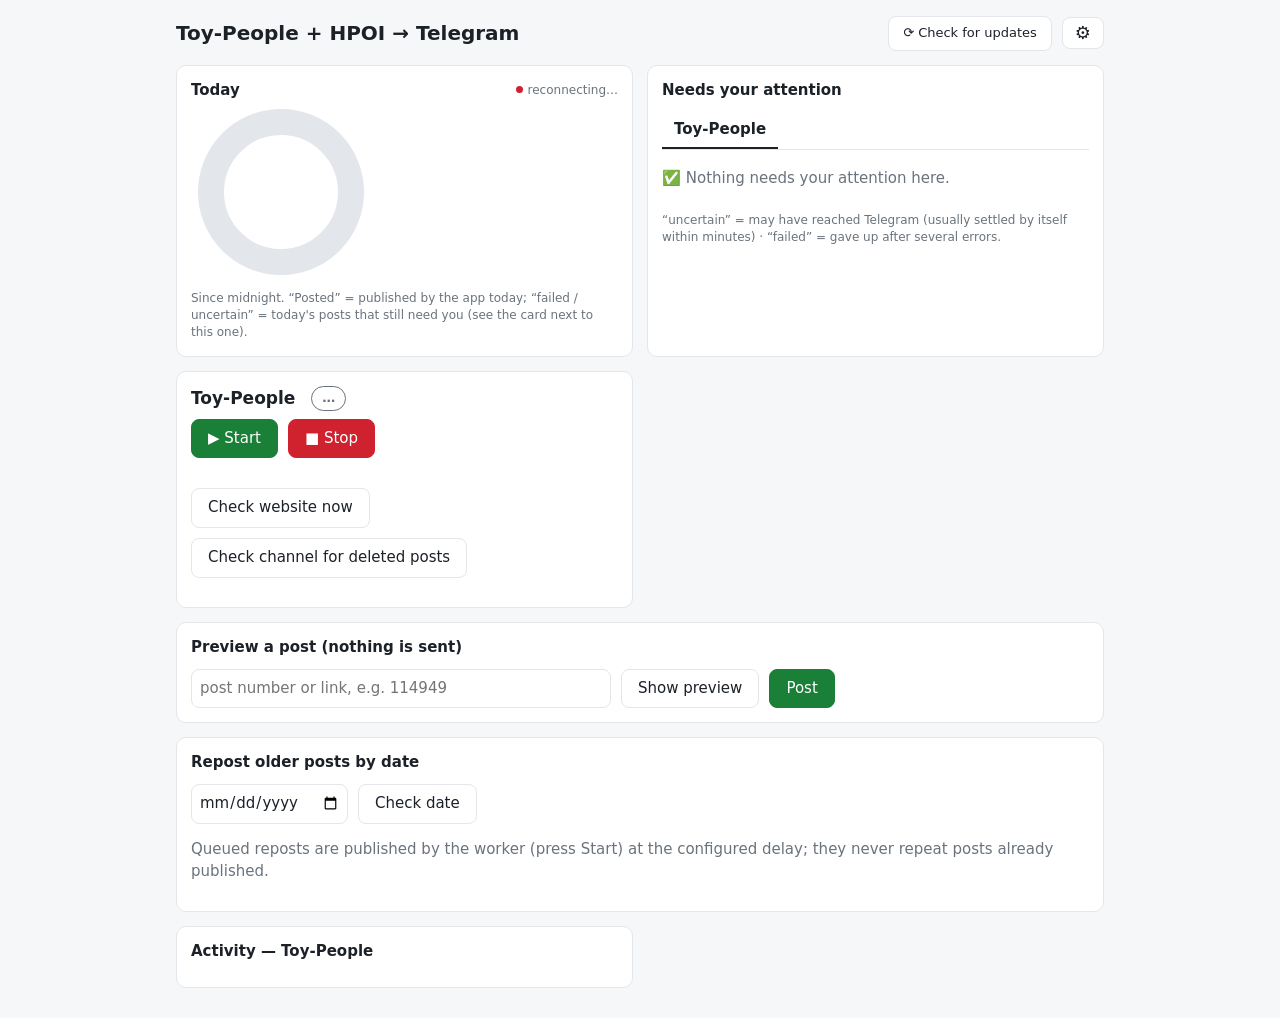
==== tpclone/dashboard.html @ 7f2fa86d "Fix failed posts: GIFs/MP4s sent as animations/videos (<video>), Telegram media errors (e.g. RICH_ME" ====
<!doctype html>
<html lang="en">
<head>
<meta charset="utf-8">
<meta name="viewport" content="width=device-width,initial-scale=1">
<title>Toy-People + HPOI → Telegram</title>
<style>
  :root{--bg:#f6f7f9;--card:#fff;--fg:#1c2128;--mut:#6a737d;--line:#e3e6ea;--ok:#1a7f37;--bad:#cf222e;--warn:#9a6700;--acc:#d6232f}
  @media (prefers-color-scheme:dark){:root{--bg:#0f1318;--card:#171c23;--fg:#e6edf3;--mut:#8b949e;--line:#2a313a;--ok:#3fb950;--bad:#f85149;--warn:#d29922;--acc:#ff4d5a}}
  *{box-sizing:border-box} body{margin:0;background:var(--bg);color:var(--fg);font:15px/1.45 system-ui,sans-serif}
  main{max-width:960px;margin:0 auto;padding:16px}
  h1{font-size:20px;margin:0 0 12px} h2{font-size:15px;margin:0 0 10px}
  .card{background:var(--card);border:1px solid var(--line);border-radius:10px;padding:14px;margin-bottom:14px}
  .row{display:flex;gap:10px;flex-wrap:wrap;align-items:center}
  button{font:inherit;padding:8px 16px;border-radius:8px;border:1px solid var(--line);background:var(--card);color:var(--fg);cursor:pointer}
  button.go{background:var(--ok);border-color:var(--ok);color:#fff} button.stop{background:var(--bad);border-color:var(--bad);color:#fff}
  button:disabled{opacity:.45;cursor:not-allowed}
  input[type=date]{font:inherit;padding:7px;border-radius:8px;border:1px solid var(--line);background:var(--card);color:var(--fg)}
  .pill{padding:2px 10px;border-radius:99px;font-weight:600;font-size:13px;border:1px solid currentColor}
  .running{color:var(--ok)} .stopped{color:var(--mut)} .stopping{color:var(--warn)} .error{color:var(--bad)}
  .mut{color:var(--mut)} .stats{display:flex;flex-wrap:wrap;gap:4px 14px} .stats span{white-space:nowrap}
  table{width:100%;border-collapse:collapse} td,th{padding:5px 6px;border-bottom:1px solid var(--line);text-align:left;font-size:13px;vertical-align:top}
  .log{font:12px/1.5 ui-monospace,monospace;max-height:260px;overflow:auto}
  .log .warn{color:var(--warn)} .log .error{color:var(--bad)}
  .msg{padding:10px;border-radius:8px;background:color-mix(in srgb,var(--acc) 10%,transparent);margin:10px 0}
  label{display:block;margin:8px 0 3px;font-weight:600;font-size:13px} input[type=text],input[type=password],input[type=number],select{font:inherit;padding:8px;border-radius:8px;border:1px solid var(--line);background:var(--card);color:var(--fg);width:100%;max-width:420px}
  details.adv{margin-top:10px} ol.how{margin:6px 0 0;padding-left:20px} .good{color:var(--ok)} .tg{max-width:430px;border:1px solid var(--line);border-radius:12px;padding:10px;background:var(--bg);margin-top:10px}
  .tg img,.tg video{max-width:100%;border-radius:8px;display:block;margin:6px 0} .tg h3{margin:4px 0} .tg .more{color:var(--acc);font-weight:600;margin:6px 0} .tg .inner{border-top:1px solid var(--line);margin-top:6px;padding-top:6px}
  .tg .imgs{display:flex;flex-wrap:wrap;gap:3px} .tg .imgs img,.tg .imgs video{width:calc(33% - 3px);height:80px;object-fit:cover;margin:0}

  table.grid{width:100%;border-collapse:separate;border-spacing:0;border:1px solid var(--line);border-radius:10px;overflow:hidden;margin-top:12px}
  table.grid th{background:color-mix(in srgb,var(--fg) 5%,transparent);font-size:12px;text-transform:uppercase;letter-spacing:.04em;color:var(--mut);padding:9px 12px}
  table.grid td{padding:9px 12px;vertical-align:middle;border-bottom:1px solid var(--line)} table.grid tr:last-child td{border-bottom:0}
  table.grid td.id{width:78px;color:var(--mut);font-variant-numeric:tabular-nums} table.grid td.act,table.grid th.act{width:112px;text-align:center}
  .rowbtn{width:92px;height:32px;padding:0;white-space:nowrap;font-size:13px;font-weight:600;border-radius:8px}
  .rowbtn.go{background:var(--ok);border-color:var(--ok);color:#fff} .rowbtn.done{background:color-mix(in srgb,var(--mut) 25%,transparent);border-color:transparent;color:var(--mut)}
  .rowbtn.warn{background:var(--warn);border-color:var(--warn);color:#fff} .rowbtn.err{background:var(--bad);border-color:var(--bad);color:#fff}
  .tg .hl{color:#2481cc} .msgs{font-size:12px;color:var(--mut);margin-top:3px} .reg{display:block;font-size:11px;margin-top:4px;color:var(--mut)} .tg h6{margin:4px 0;font-size:15px}
  header.top{display:flex;align-items:center;gap:10px;flex-wrap:wrap;margin-bottom:14px} header.top h1{margin:0;flex:1;min-width:200px}
  button.icon{padding:6px 12px;font-size:18px;line-height:1} button.upd{padding:7px 14px;font-size:13px}
  button.upd.avail{background:var(--ok);border-color:var(--ok);color:#fff;font-weight:700}
  .cols{display:grid;grid-template-columns:minmax(0,1fr) minmax(0,1fr);gap:14px;align-items:start} .cols>.card{margin-bottom:0} @media(max-width:820px){.cols{grid-template-columns:minmax(0,1fr)}}
  .panelhead{display:flex;align-items:center;gap:8px;flex-wrap:wrap;margin-bottom:8px} .panelhead h2{margin:0;font-size:17px} .panelhead .mut{font-size:13px}
  .sec{margin-top:14px;padding-top:6px} .sec h2{font-size:16px;border-bottom:1px solid var(--line);padding-bottom:6px;margin-bottom:6px}
  select.src{max-width:200px;width:auto} h3.sub{font-size:13px;margin:14px 0 4px;color:var(--mut)}
  .log.small{max-height:180px}
  .cols{margin-bottom:14px} .small{font-size:12px}
  /* ---- "Today" donut. Colours validated with the dataviz palette checker (all pairs, light + dark surfaces):
     Toy-People = categorical blue, HPOI = categorical yellow, failed/uncertain = reserved status red (+ icon + label) */
  :root{--s1:#2a78d6;--s2:#eda100;--crit:#d03b3b;--ink:#0b0b0b}
  @media (prefers-color-scheme:dark){:root{--s1:#3987e5;--s2:#c98500;--crit:#d03b3b}}
  .today{display:flex;gap:18px;align-items:center;flex-wrap:wrap;position:relative}
  .donut{width:180px;height:180px;flex:none;overflow:visible}
  .donut .seg{transition:opacity .12s;cursor:default} .donut.hov .seg:not(.on){opacity:.4} .donut .seg:focus{outline:none}
  .donut .hero{font-size:48px;font-weight:600;fill:var(--fg);pointer-events:none} .donut .herosub{font-size:12px;fill:var(--mut);pointer-events:none}
  .donut .lbl{font-size:13px;font-weight:700;pointer-events:none}
  table.legend{width:auto;border-collapse:collapse} table.legend td{border:0;padding:4px 10px 4px 0;font-size:14px;vertical-align:top}
  table.legend td.n{font-weight:600;text-align:right;font-variant-numeric:tabular-nums} table.legend tr{cursor:default}
  table.legend .sub{font-size:12px;color:var(--mut);margin-left:20px}
  .sw{display:inline-block;width:12px;height:12px;border-radius:3px;margin-right:8px;vertical-align:-1px}
  .tip{position:absolute;pointer-events:none;background:var(--card);border:1px solid var(--line);border-radius:8px;padding:6px 10px;box-shadow:0 4px 14px rgba(0,0,0,.14);font-size:13px;white-space:nowrap;z-index:5}
  .tip b{font-size:16px;display:block} .tip .key{display:inline-block;width:14px;height:3px;border-radius:2px;margin-right:6px;vertical-align:middle}
  /* ---- Needs your attention ---- */
  .tabs{display:flex;gap:2px;border-bottom:1px solid var(--line);margin:2px 0 4px}
  .tab{border:0;border-bottom:2px solid transparent;border-radius:0;background:none;padding:7px 12px;color:var(--mut);font-weight:600}
  .tab.active{color:var(--fg);border-bottom-color:var(--fg)} .tab .cnt{font-weight:400;margin-left:5px}
  .dot{display:inline-block;width:8px;height:8px;border-radius:50%;background:var(--bad);margin-left:6px;vertical-align:2px}
  .item{display:flex;gap:8px 12px;align-items:flex-start;justify-content:space-between;flex-wrap:wrap;padding:9px 0;border-bottom:1px solid var(--line)}
  .item:last-child{border-bottom:0} .itxt{flex:1 1 240px;min-width:0;font-size:14px} .itxt a{color:inherit}
  .itxt .dot{margin:0 6px 0 0} .ierr{font-size:12px;margin-top:2px;overflow-wrap:anywhere}
  .iact{display:flex;gap:6px;flex-wrap:wrap} button.sm{padding:4px 10px;font-size:12px;border-radius:6px}
  .badge{display:inline-block;font-size:11px;font-weight:700;text-transform:uppercase;letter-spacing:.03em;padding:0 7px;border-radius:99px;margin-right:6px;border:1px solid currentColor}
  .badge.failed{color:var(--bad)} .badge.uncertain{color:var(--warn)} .empty{padding:14px 0;color:var(--mut)}
  #toprow{align-items:stretch} .more{margin-top:6px} #todaycard{display:flex;flex-direction:column} #todaycard .today{flex:1}
  .donut .seg{transition:stroke-dasharray .6s ease,stroke-dashoffset .6s ease,opacity .12s}
  .donut .hero{transition:fill .8s} .donut .hero.flash{fill:var(--ok)} table.legend td.n{transition:color .8s} table.legend td.n.flash{color:var(--ok)}
  .live{font-size:12px;color:var(--mut);white-space:nowrap} .live .ld{display:inline-block;width:7px;height:7px;border-radius:50%;background:var(--ok);margin-right:5px;vertical-align:1px;animation:pulse 2s infinite}
  .live.off .ld{background:var(--bad);animation:none} @keyframes pulse{0%,100%{opacity:1}50%{opacity:.35}}
  @media (prefers-reduced-motion:reduce){.donut .seg,.donut .hero,table.legend td.n{transition:none}.live .ld{animation:none}}
  [hidden]{display:none!important}
  /* ---- settings ---- */
  .sethead{display:flex;align-items:center;gap:12px;margin-bottom:14px} .sethead h2{margin:0;font-size:18px} button.ghost{background:transparent}
  .setgrid{display:grid;grid-template-columns:180px minmax(0,1fr);gap:18px;align-items:start}
  .setnav{position:sticky;top:12px;display:flex;flex-direction:column;gap:2px}
  .setnav button{display:flex;align-items:center;justify-content:space-between;gap:8px;text-align:left;border:1px solid transparent;background:none;padding:9px 12px;border-radius:8px;color:var(--mut);font-weight:600}
  .setnav button:hover{color:var(--fg);background:color-mix(in srgb,var(--fg) 5%,transparent)}
  .setnav button.on{color:var(--fg);background:var(--card);border-color:var(--line);box-shadow:inset 3px 0 0 var(--ok)}
  .setnav .nd{width:7px;height:7px;border-radius:50%;background:var(--warn);flex:none}
  .setsec{padding:20px 22px;margin-bottom:0} .setsec h3{font-size:19px;margin:0 0 4px} .setsec .lead{color:var(--mut);margin:0 0 6px;font-size:14px}
  .setsec h4{font-size:12px;font-weight:700;text-transform:uppercase;letter-spacing:.07em;color:var(--mut);margin:26px 0 0}
  .srow{display:grid;grid-template-columns:minmax(0,1fr) minmax(0,330px);gap:10px 28px;padding:16px 0;border-top:1px solid var(--line);align-items:center}
  .st{font-weight:600;font-size:15px} .sd{font-size:13px;color:var(--mut);margin-top:3px;line-height:1.45} .sd code,.lead code{font-size:12px}
  .sc input[type=text],.sc input[type=password],.sc input[type=number],.sc select{max-width:none;width:100%}
  .unit{display:flex;align-items:center;gap:10px} .unit input{width:96px!important;flex:none} .unit span{color:var(--mut);font-size:14px}
  .btns{display:flex;gap:8px;flex-wrap:wrap;justify-content:flex-end;align-items:center}
  .secret{display:flex;align-items:center;justify-content:space-between;gap:10px;padding:6px 6px 6px 12px;border:1px solid var(--line);border-radius:8px;font-size:14px}
  .chk{display:flex!important;align-items:center;gap:8px;margin:0 0 8px!important;font-weight:400!important;font-size:14px!important}
  .switch{position:relative;display:inline-block!important;width:46px;height:26px;margin:0!important}
  .switch input{opacity:0;width:0;height:0;position:absolute}
  .switch .knob{position:absolute;inset:0;background:color-mix(in srgb,var(--mut) 45%,transparent);border-radius:99px;transition:.2s;cursor:pointer}
  .switch .knob:before{content:"";position:absolute;width:20px;height:20px;left:3px;top:3px;background:#fff;border-radius:50%;transition:.2s;box-shadow:0 1px 3px rgba(0,0,0,.3)}
  .switch input:checked+.knob{background:var(--ok)} .switch input:checked+.knob:before{transform:translateX(20px)}
  .switch input:focus-visible+.knob{outline:2px solid var(--ok);outline-offset:2px}
  .notice{display:flex;align-items:center;gap:10px;flex-wrap:wrap;padding:10px 12px;border-radius:8px;background:color-mix(in srgb,var(--warn) 14%,transparent);font-size:14px;margin:4px 0 8px}
  .setup{padding:12px 14px;border-radius:8px;background:color-mix(in srgb,var(--ok) 10%,transparent);margin:8px 0 6px;font-size:14px}
  #hp_rows.dim{opacity:.55}
  .smprev{display:inline-block;margin-left:4px;font-weight:800;color:var(--fg)} .smprev.plain{font-weight:400} .smprev.highlight{background:#fff3a3;color:#111;padding:0 4px;border-radius:3px}
  .smprev.pill{background:#3a9ee0;color:#fff;border-radius:99px;padding:1px 12px;font-weight:600} .smprev.telegram{font-weight:400;color:var(--mut)}
  a.btn{display:inline-block;padding:8px 16px;border-radius:8px;border:1px solid var(--line);background:var(--card);color:var(--fg);text-decoration:none;white-space:nowrap}
  details.advx{margin-top:18px;border-top:1px solid var(--line);padding-top:12px} details.advx summary{cursor:pointer;color:var(--mut);font-weight:600}
  .savebar{position:sticky;bottom:14px;z-index:6;display:flex;align-items:center;gap:10px;margin-top:14px;padding:10px 12px 10px 18px;border-radius:12px;background:var(--fg);color:var(--bg);box-shadow:0 10px 30px rgba(0,0,0,.25)}
  .savebar .grow{flex:1} .savebar #discard{background:transparent;color:var(--bg);border-color:color-mix(in srgb,var(--bg) 40%,transparent)} .savebar .go{border-color:var(--ok)}
  .toast{position:fixed;left:50%;bottom:22px;transform:translateX(-50%);z-index:30;background:var(--fg);color:var(--bg);padding:10px 18px;border-radius:10px;box-shadow:0 8px 24px rgba(0,0,0,.25);font-size:14px;max-width:90vw}
  .toast.bad{background:var(--bad);color:#fff}
  @media(max-width:760px){.setgrid{grid-template-columns:minmax(0,1fr)} .setnav{position:static;flex-direction:row;flex-wrap:wrap;gap:4px} .setnav button{white-space:nowrap;padding:7px 10px}
    .srow{grid-template-columns:minmax(0,1fr)} .btns{justify-content:flex-start} .setsec{padding:16px}}
</style>
</head>
<body>
<main>
  <header class="top">
    <h1>Toy-People + HPOI → Telegram</h1>
    <span class="mut" id="upd_msg"></span>
    <button class="upd" id="upd_btn" title="">⟳ Check for updates</button>
    <button class="icon" id="gear" title="Settings" aria-label="Settings">⚙</button>
  </header>

  <!-- ============================== DASHBOARD ============================== -->
  <div id="view_dash">
    <div class="cols" id="toprow">
      <div class="card" id="todaycard">
        <div class="row" style="justify-content:space-between">
          <h2 style="margin:0">Today <span class="mut" id="today_date" style="font-weight:400"></span></h2>
          <span class="live off" id="live" title="The page is told the moment something happens; nothing is polled."><span class="ld"></span><span id="live_txt">connecting…</span></span>
        </div>
        <div class="today" id="today_box">
          <svg class="donut" id="donut" viewBox="0 0 180 180" role="img" aria-labelledby="donut_t"><title id="donut_t">Today</title></svg>
          <table class="legend" id="legend" aria-label="Today, as a table"></table>
          <div class="tip" id="tip" hidden></div>
        </div>
        <p class="mut small" style="margin:8px 0 0">Since midnight. “Posted” = published by the app today; “failed / uncertain” = today's posts that still need you (see the card next to this one).</p>
      </div>
      <div class="card" id="attn">
        <h2>Needs your attention</h2>
        <div class="tabs" id="attn_tabs" role="tablist"></div>
        <div class="attnlist" id="attn_list"></div>
        <p class="mut small" style="margin:8px 0 0">“uncertain” = may have reached Telegram (usually settled by itself within minutes) · “failed” = gave up after several errors.</p>
      </div>
    </div>

    <div class="cols" id="panels"></div>

    <div class="card">
      <div class="row" style="justify-content:space-between"><h2 style="margin:0">Preview a post (nothing is sent)</h2>
        <select class="src" id="pv_src" hidden></select></div>
      <div class="row" style="margin-top:10px"><input type="text" id="pv_in" placeholder="post number or link, e.g. 114949" style="max-width:420px"> <button id="pv_go">Show preview</button> <button class="go" id="pv_post">Post</button> <span class="mut" id="pv_prog"></span></div>
      <div id="pv_out" hidden>
        <div class="tg" id="pv_box"></div>
        <p class="mut" id="pv_info"></p>
      </div>
    </div>

    <div class="card">
      <div class="row" style="justify-content:space-between"><h2 style="margin:0">Repost older posts by date</h2>
        <select class="src" id="date_src" hidden></select></div>
      <div class="row" style="margin-top:10px">
        <input type="date" id="date"> <button id="plan">Check date</button>
        <span class="mut" id="prog"></span>
      </div>
      <div id="plan-out" hidden>
        <div class="msg" id="plan-msg"></div>
        <div class="row"><button class="go" id="pub"></button><button id="cancel">Cancel</button></div>
        <table id="plan-tbl"></table>
      </div>
      <p class="mut" id="hp_datenote" hidden>For HPOI the app scrolls down the website's Latest Info list page by page (like you do) until it is past that day. Cards only say “3 days ago”, so an item at the edge of a day can land on the neighbouring date. A far-back date takes a while (one page every 5 seconds).</p>
      <p class="mut">Queued reposts are published by the worker (press Start) at the configured delay; they never repeat posts already published.</p>
    </div>

    <div class="cols" id="logs"></div>
  </div>

  <!-- ============================== SETTINGS ============================== -->
  <div id="view_set" hidden>
    <div class="sethead"><button id="back" class="ghost">← Dashboard</button><h2>Settings</h2></div>
    <div class="setgrid">
      <nav class="setnav" id="setnav" aria-label="Settings sections">
        <button data-sec="tg" class="on">Telegram<i class="nd" hidden></i></button>
        <button data-sec="tp">Toy-People<i class="nd" hidden></i></button>
        <button data-sec="hp">HPOI<i class="nd" hidden></i></button>
        <button data-sec="bk">Backups</button>
        <button data-sec="up">Updates<i class="nd" hidden></i></button>
      </nav>
      <div class="setbody">

        <!-- Telegram -->
        <section class="card setsec" id="sec_tg">
          <h3>Telegram</h3>
          <p class="lead">The bot that posts for you, and the channels it posts to.</p>
          <div class="setup" id="setup-help" hidden>
            <b>First time? Connect your channel (one time, 2 minutes):</b>
            <ol class="how">
              <li>In Telegram open <b>@BotFather</b> → send <code>/newbot</code> → follow the steps. It gives you a long <b>token</b>; paste it below.</li>
              <li>Open your channel → <b>Administrators</b> → <b>Add Administrator</b> → choose your new bot → allow <b>Post messages</b>.</li>
              <li>Type your channel name below (like <code>@mychannel</code>) and press <b>Save changes</b>.</li>
            </ol>
          </div>
          <div class="srow">
            <div><div class="st">Bot token</div><div class="sd">From <b>@BotFather</b>. Used for both websites.</div></div>
            <div class="sc"><div class="secret" data-for="f_token" hidden><span>Saved · ends with <b data-r="tail"></b></span><button type="button" class="sm" data-r="change">Change</button></div>
              <input type="password" id="f_token" autocomplete="off" placeholder="123456:ABC-DEF…"></div>
          </div>
          <div class="srow">
            <div><div class="st">Toy-People channel</div><div class="sd">Like <code>@mychannel</code>, or the number of a private channel (starts with -100).</div></div>
            <div class="sc"><input type="text" id="f_chat" placeholder="@mychannel"></div>
          </div>
          <div class="srow hp-on">
            <div><div class="st">HPOI channel</div><div class="sd">Post HPOI items to the same channel, or to another one.</div></div>
            <div class="sc"><label class="chk"><input type="checkbox" id="f_hsame"> Same channel as Toy-People</label>
              <input type="text" id="f_hchat" placeholder="@otherchannel"></div>
          </div>
          <div class="srow">
            <div><div class="st">Connection</div><div class="sd" id="conn_out">Checks that the bot is an admin that may post in your channel(s).</div></div>
            <div class="sc btns"><button type="button" id="conn_chk">Check connection</button></div>
          </div>
          <div class="srow">
            <div><div class="st">Test post</div><div class="sd" id="test_out">Sends a small post with a “Show More” button, to see that everything works.</div></div>
            <div class="sc btns"><button type="button" id="test_tp">Send to Toy-People</button><button type="button" id="test_hp" class="hp-run">Send to HPOI</button></div>
          </div>
        </section>

        <!-- Toy-People -->
        <section class="card setsec" id="sec_tp" hidden>
          <h3>Toy-People</h3>
          <p class="lead">How often to look at toy-people.com, and how its posts look in your channel.</p>
          <h4>Schedule</h4>
          <div class="srow">
            <div><div class="st">Wait between posts</div><div class="sd">Pause between two posts in the channel. Telegram needs at least 3 seconds.</div></div>
            <div class="sc"><div class="unit"><input type="number" id="f_delay" min="3" step="1"><span>seconds</span></div></div>
          </div>
          <div class="srow">
            <div><div class="st">Check the website every</div><div class="sd">How often the app looks for new posts.</div></div>
            <div class="sc"><div class="unit"><input type="number" id="f_poll" min="1" step="1"><span>minutes</span></div></div>
          </div>
          <div class="srow">
            <div><div class="st">On the very first start</div><div class="sd">Also post this many of the newest posts. 0 = only posts that appear after that.</div></div>
            <div class="sc"><div class="unit"><input type="number" id="f_init" min="0" step="1"><span>posts</span></div></div>
          </div>
          <h4>Look of the posts</h4>
          <div class="srow">
            <div><div class="st">Hashtags</div><div class="sd">Plain words, or tappable #hashtags.</div></div>
            <div class="sc"><select id="f_hash"><option value="plain">Same text as on the website</option><option value="hashtag">Clickable #Hashtags</option></select></div>
          </div>
          <div class="srow">
            <div><div class="st">“Show More” button</div><div class="sd">The line people tap to open the full post. Preview: <span class="smprev" id="sm_prev"></span></div></div>
            <div class="sc"><select id="f_style"></select>
              <div class="unit" style="margin-top:8px"><input type="text" id="f_emoji" maxlength="4" placeholder="👇" style="width:80px!important"><span>emoji on both sides</span></div></div>
          </div>
          <div class="srow">
            <div><div class="st">Space between paragraphs</div><div class="sd">A blank line keeps long texts readable.</div></div>
            <div class="sc"><select id="f_spacing"></select></div>
          </div>
          <div class="srow">
            <div><div class="st">Not sure what looks best?</div><div class="sd" id="samples-out">Sends one sample post per style to your channel. Pick the one that works on your phone.</div></div>
            <div class="sc btns"><button type="button" id="samples">Send style samples</button></div>
          </div>
        </section>

        <!-- HPOI -->
        <section class="card setsec" id="sec_hp" hidden>
          <h3>HPOI</h3>
          <p class="lead">The newest items of hpoi.net's “最新情报” list, translated to English.</p>
          <div class="srow">
            <div><div class="st">Watch HPOI</div><div class="sd">Switching it on or off needs a quick restart of the app (one click, after saving).</div></div>
            <div class="sc btns"><label class="switch"><input type="checkbox" id="f_hon"><span class="knob"></span></label></div>
          </div>
          <div class="notice" id="hp_restart" hidden><span id="hp_restart_txt"></span> <button type="button" class="go sm" id="restart_now">Restart the app now</button></div>
          <div id="hp_rows">
            <h4>Schedule</h4>
            <div class="srow">
              <div><div class="st">Wait between posts</div><div class="sd">Pause between two HPOI posts.</div></div>
              <div class="sc"><div class="unit"><input type="number" id="f_hdelay" min="3" step="1"><span>seconds</span></div></div>
            </div>
            <div class="srow">
              <div><div class="st">Check HPOI every</div><div class="sd">At least 1 minute: hpoi.net asks robots to go slowly.</div></div>
              <div class="sc"><div class="unit"><input type="number" id="f_hpoll" min="1" step="1"><span>minutes</span></div></div>
            </div>
            <div class="srow">
              <div><div class="st">On the very first start</div><div class="sd">Also post this many of the newest items. 0 = only items that appear after that.</div></div>
              <div class="sc"><div class="unit"><input type="number" id="f_hinit" min="0" step="1"><span>items</span></div></div>
            </div>
            <h4>Translation</h4>
            <div class="srow">
              <div><div class="st">Translator</div><div class="sd">Titles and hashtags are translated to English. If it is busy, a post waits — it is never posted untranslated.</div></div>
              <div class="sc"><select id="f_tr"><option value="google_free">Free Google Translate (no key)</option><option value="google_cloud">Google Cloud Translation (API key)</option></select></div>
            </div>
            <div class="srow" id="row_key">
              <div><div class="st">Google Cloud API key</div><div class="sd">Only for “Google Cloud Translation”.</div></div>
              <div class="sc"><div class="secret" data-for="f_key" hidden><span>Saved · ends with <b data-r="tail"></b></span><button type="button" class="sm" data-r="change">Change</button></div>
                <input type="password" id="f_key" autocomplete="off" placeholder="AIza…"></div>
            </div>
            <div class="srow">
              <div><div class="st">Name fixes</div><div class="sd">Wrong English name? Add <code>"中文名": "English Name"</code> to <code>hpoi_glossary.json</code> in your data folder. Used from the next post on.</div></div>
              <div class="sc btns"><button type="button" class="copy-dir">Copy folder path</button></div>
            </div>
          </div>
        </section>

        <!-- Backups -->
        <section class="card setsec" id="sec_bk" hidden>
          <h3>Backups</h3>
          <p class="lead">Every day the app saves a copy of each posted-list and keeps the last 14 days, so a post is never published twice — even after moving the app.</p>
          <div id="bk_rows"></div>
          <div class="srow">
            <div><div class="st">Data folder</div><div class="sd"><code id="bk_dir"></code></div></div>
            <div class="sc btns"><button type="button" class="copy-dir">Copy path</button></div>
          </div>
          <h4>Restore</h4>
          <div class="srow">
            <div><div class="st">Import an old posted-list</div><div class="sd">Moved or re-downloaded the app and it forgot what it posted? Choose your old <code>tpclone.db</code> or a backup file. Posts it knew are added to Toy-People; nothing is deleted.</div></div>
            <div class="sc"><div class="btns" style="flex-wrap:nowrap"><input type="file" id="imp_file" accept=".db" style="min-width:0;flex:1"><button type="button" id="imp_go">Import</button></div>
              <div class="mut small" id="imp_out" style="margin-top:6px;text-align:right"></div></div>
          </div>
        </section>

        <!-- Updates -->
        <section class="card setsec" id="sec_up" hidden>
          <h3>Updates</h3>
          <p class="lead">The app can update itself: it downloads the newest version, tests it and restarts. Your settings and posted-lists are never touched; if the new version fails to start, the old one comes back.</p>
          <div class="srow">
            <div><div class="st">Version</div><div class="sd" id="ver"></div></div>
            <div class="sc btns"><button type="button" id="up_btn">Check for updates</button></div>
          </div>
          <details class="advx"><summary>Update source (advanced)</summary>
            <div class="srow">
              <div><div class="st">Repository</div><div class="sd">Where new versions come from (owner/name).</div></div>
              <div class="sc"><input type="text" id="f_urepo" placeholder="owner/name"></div>
            </div>
            <div class="srow">
              <div><div class="st">Branch</div></div>
              <div class="sc"><input type="text" id="f_ubranch"></div>
            </div>
            <div class="srow">
              <div><div class="st">Access token</div><div class="sd">Only needed if the repository is private.</div></div>
              <div class="sc"><div class="secret" data-for="f_utoken" hidden><span>Saved · ends with <b data-r="tail"></b></span><button type="button" class="sm" data-r="change">Change</button></div>
                <input type="password" id="f_utoken" autocomplete="off" placeholder="github_pat_…"></div>
            </div>
          </details>
        </section>

        <div class="savebar" id="savebar" hidden>
          <span>You have unsaved changes</span><span class="grow"></span>
          <button type="button" id="discard">Discard</button><button type="button" class="go" id="save">Save changes</button>
        </div>
      </div>
    </div>
  </div>
  <div class="toast" id="toast" hidden></div>
</main>
<script>
const $=id=>document.getElementById(id);
const SOURCES={toypeople:'Toy-People',hpoi:'HPOI'};
let ACTIVE=['toypeople'];                       // sources the server runs (hpoi only when enabled)
const srcURL=(p,src)=>(src==='hpoi'&&!/^\/api\/(settings|update|import-backup)/.test(p))?p+(p.includes('?')?'&':'?')+'source=hpoi':p;
const api=(p,body,src)=>fetch(srcURL(p,src),body===undefined?{}:{method:'POST',headers:{'X-Requested-With':'tpclone','Content-Type':'application/json'},body:JSON.stringify(body)}).then(r=>r.json());
let planData=null, chatLinks={}, S={}, lastAll=null;
function fmt(ts){return ts?new Date(ts*1000).toLocaleString():''}
function fmtShort(ts){const d=new Date(ts*1000); return d.toDateString()===new Date().toDateString()?('today '+d.toLocaleTimeString([],{hour:'2-digit',minute:'2-digit'})):d.toLocaleString([],{month:'short',day:'numeric',hour:'2-digit',minute:'2-digit'})}
const midnight=()=>Math.floor(new Date().setHours(0,0,0,0)/1000);
async function pollJob(job,onProg,src){ for(;;){ const j=await api('/api/jobs/'+job,undefined,src); if(j.state==='running'){onProg&&onProg(j.progress); await new Promise(r=>setTimeout(r,800)); continue} return j } }


// ---- one status panel per website ---------------------------------------------------------------
const PANEL=`
  <div class="panelhead"><h2 data-r="name"></h2><span class="mut" data-r="chat"></span><span class="pill stopped" data-r="state">…</span></div>
  <div class="row"><button class="go" data-r="start">▶ Start</button><button class="stop" data-r="stop">■ Stop</button><span class="mut" data-r="next"></span></div>
  <div class="msg error" data-r="err" hidden></div>
  <p class="stats" data-r="stats"></p>
  <p class="mut" data-r="watch"></p>
  <p class="mut" data-r="last"></p>
  <div class="row"><button data-r="checknow">Check website now</button><button data-r="verify">Check channel for deleted posts</button></div>
  <p class="mut" data-r="out"></p>
  <p class="error small" data-r="probe" hidden>⚠ Deleted-post detection is OFF (Telegram did not answer reliably). Nothing is re-posted automatically.</p>`;
function pq(src,r){return document.querySelector(`[data-panel="${src}"] [data-r="${r}"]`)}
function buildPanels(){
  const box=$('panels'), lg=$('logs'); box.innerHTML=''; lg.innerHTML='';
  for(const src of ACTIVE){
    const c=document.createElement('div'); c.className='card'; c.dataset.panel=src; c.innerHTML=PANEL; box.appendChild(c);
    pq(src,'name').textContent=SOURCES[src];
    pq(src,'start').onclick=async()=>{await api('/api/start',{},src);refresh()};
    pq(src,'stop').onclick=async()=>{await api('/api/stop',{},src);refresh()};
    pq(src,'verify').onclick=()=>verifyChannel(src);
    pq(src,'checknow').onclick=()=>checkNow(src);
    const l=document.createElement('div'); l.className='card'; l.innerHTML=`<h2>Activity — ${SOURCES[src]}</h2><div class="log small" data-log="${src}"></div>`; lg.appendChild(l);
  }
  for(const id of ['pv_src','date_src']){ const sel=$(id); sel.innerHTML=''; sel.hidden=ACTIVE.length<2;
    for(const s of ACTIVE){const o=document.createElement('option'); o.value=s; o.textContent=SOURCES[s]; sel.appendChild(o)} }
  syncSources();
}
function renderPanel(src,s){
  chatLinks[src]=s.chat_link;
  if(src==='toypeople') showUpdate(s);
  pq(src,'chat').textContent=s.chat?('· '+s.chat):'';
  const st=pq(src,'state'); st.textContent=s.state.toUpperCase()+(s.dry_run?' (dry-run)':''); st.className='pill '+s.state;
  pq(src,'start').disabled=(s.state==='running')||!s.configured; pq(src,'stop').disabled=(s.state!=='running');
  const er=pq(src,'err'); er.hidden=!s.error; er.textContent=s.error||'';
  const k=s.stats, stats=pq(src,'stats'); stats.innerHTML='';
  for(const [n,l] of [['posted','Published'],['pending','Queued'],['uncertain','Uncertain'],['failed','Failed'],['skipped','Seen (not posted)'],['total','Tracked']]){
    const sp=document.createElement('span'); sp.textContent=l+': '+(k[n]||0); stats.appendChild(sp);}
  pq(src,'probe').hidden=s.probe!=='0';
  pq(src,'last').textContent=s.last_posted?('Last published: '+(s.last_posted.title||s.last_posted.post_id)+' — '+fmt(s.last_posted.posted_at)):'';
  const lg=document.querySelector(`[data-log="${src}"]`); lg.innerHTML='';
  for(const e of s.events){const d=document.createElement('div'); d.className=e.level; d.textContent=fmt(e.ts)+'  '+e.message; lg.appendChild(d);}
}
// texts that only depend on the clock ("checked 2 min ago", "next post in ~30s"): updated every second, no request
function tick(){
  const now=Date.now()/1000;
  for(const src of ACTIVE){ const s=S[src]; if(!s) continue;
    const left=s.next_post_in==null?0:Math.max(0,Math.round(s.next_post_in-(now-s._at)));
    pq(src,'next').textContent=(s.pending&&s.state==='running')?('next post in ~'+left+'s (delay '+s.delay+'s)'):(s.pending&&s.state!=='running'?'queue waits for Start':'');
    const w=s.watch, el=pq(src,'watch'), hp=src==='hpoi'; el.className='mut';
    if(s.state!=='running'){el.textContent='Website watcher: off (press Start)'}
    else if(!w){el.textContent='Website watcher: first check in progress…'}
    else if(!w.ok){el.className='error'; el.textContent='⚠ Website check failed '+fmt(w.ts)+': '+w.error}
    else {const ago=Math.max(0,Math.round(now-w.ts)); el.textContent='🔎 Website watcher: checked '+(ago<90?ago+' s':Math.round(ago/60)+' min')+' ago · '+(hp?((w.total||0)+' items on the Latest Info list'):((w.total||0).toLocaleString()+' posts in the sitemap'))+' · every '+Math.round(s.poll_every/60)+' min'+(!hp&&s.listing&&!s.listing.error?(' · Latest News list: '+s.listing.count+' posts'+(s.listing.count?'':' ⚠ none read')):'')+(!hp&&s.listing&&s.listing.error?' · ⚠ Latest News list failed':'')+' · new posts are posted automatically'}
  }
}

// ---- loading the numbers: only when the app says something changed -----------------------------------
let refreshing=false, again=false;
async function refresh(){
  if(refreshing){again=true;return}
  refreshing=true;
  try{
    const since=midnight();
    const all=await Promise.all(ACTIVE.map(src=>api('/api/status?since='+since,undefined,src).then(s=>[src,s])));
    const now=Date.now()/1000; lastAll=all;
    for(const [src,s] of all){ s._at=now; S[src]=s; renderPanel(src,s) }
    renderToday(all); renderAttention(all); renderBackups(all); tick();
  }catch(e){ setLive(false,'app not reachable') }
  finally{ refreshing=false; if(again){again=false; refresh()} }
}
function setLive(ok,txt){ $('live').className='live'+(ok?'':' off'); $('live_txt').textContent=txt||(ok?'Live':'reconnecting…') }
let es=null, fallback=null;
function startLive(){
  const poll=()=>{ if(!fallback) fallback=setInterval(refresh,15000) };      // only while the live link is down
  if(!window.EventSource){ setLive(false,'updates every 15 s'); poll(); return }
  es=new EventSource('/api/live');
  es.onopen=()=>{ setLive(true); if(fallback){clearInterval(fallback); fallback=null} };
  es.onmessage=()=>refresh();                                                  // "something changed"
  es.onerror=()=>{ setLive(false); poll() };                                   // the browser reconnects by itself
}
function atMidnight(){ setTimeout(()=>{ refresh(); atMidnight() }, new Date().setHours(24,0,2,0)-Date.now()) }   // new day, new chart
document.addEventListener('visibilitychange',()=>{ if(document.visibilityState==='visible') refresh() });

// ---- "Today" donut ------------------------------------------------------------------------------------
const DR=70, DW=26, DC=2*Math.PI*DR, GAP=2; let D=null, todayDefs=[], todaySig='', lastVals={}, labelTimer=null;
function initDonut(){
  const NS='http://www.w3.org/2000/svg', svg=$('donut');
  const mk=(tag,at)=>{const e=document.createElementNS(NS,tag); for(const k in at) e.setAttribute(k,at[k]); return e};
  const track=mk('circle',{cx:90,cy:90,r:DR,fill:'none','stroke-width':DW}); track.style.stroke='var(--line)';
  const g=mk('g',{transform:'rotate(-90 90 90)'}), lbl=mk('g',{});
  const hero=mk('text',{x:90,y:101,'text-anchor':'middle','class':'hero'}), sub=mk('text',{x:90,y:122,'text-anchor':'middle','class':'herosub'});
  svg.append(track,g,lbl,hero,sub); D={svg,track,g,lbl,hero,sub,mk,segs:{}};
  svg.addEventListener('pointerleave',()=>hover(null));
}
function segDefs(all){
  const by=Object.fromEntries(all), z={posted:0,failed:0,uncertain:0};
  const tp=(by.toypeople&&by.toypeople.today)||z, hp=by.hpoi?(by.hpoi.today||z):null;
  const eTP=tp.failed+tp.uncertain, eHP=hp?hp.failed+hp.uncertain:0;
  const d=[{key:'toypeople',name:'Toy-People',what:'posted today',v:tp.posted,col:'--s1'}];
  if(hp) d.push({key:'hpoi',name:'HPOI',what:'posted today',v:hp.posted,col:'--s2'});
  d.push({key:'err',name:'⚠ Failed / uncertain',what:hp?('Toy-People '+eTP+' · HPOI '+eHP):'today, still open',v:eTP+eHP,col:'--crit'});
  return d;
}
const cssVar=n=>getComputedStyle(document.documentElement).getPropertyValue(n).trim();
function lum(hex){const m=hex.replace('#',''); return [0,2,4].map(i=>parseInt(m.substr(i,2),16)/255).map(v=>v<=0.03928?v/12.92:Math.pow((v+0.055)/1.055,2.4)).reduce((a,v,i)=>a+v*[0.2126,0.7152,0.0722][i],0)}
function inkOn(hex){const L=lum(hex); return (1.05/(L+0.05))>=((L+0.05)/(lum('#0b0b0b')+0.05))?'#ffffff':'#0b0b0b'}   // label inside a fill: white or ink, whichever reads better
function flash(el){el.classList.add('flash'); setTimeout(()=>el.classList.remove('flash'),1600)}
function renderToday(all){
  const d=segDefs(all), day=new Date().toDateString(), sig=day+JSON.stringify(d.map(x=>[x.key,x.v,x.what]));
  if(sig===todaySig) return; todaySig=sig; todayDefs=d;
  const total=d.reduce((a,x)=>a+x.v,0), posted=d.filter(x=>x.key!=='err').reduce((a,x)=>a+x.v,0), nz=d.filter(x=>x.v>0).length;
  $('today_date').textContent='· '+new Date().toLocaleDateString(undefined,{weekday:'short',day:'numeric',month:'short'});
  let start=0;
  for(const x of d){
    let el=D.segs[x.key];
    if(!el){ el=D.mk('circle',{cx:90,cy:90,r:DR,fill:'none','stroke-width':DW,'class':'seg'}); el.style.stroke='var('+x.col+')';
      el.style.strokeDasharray='0 '+DC; el.style.strokeDashoffset='0';
      el.addEventListener('pointermove',ev=>hover(x.key,ev)); el.addEventListener('focus',()=>hover(x.key)); el.addEventListener('blur',()=>hover(null));
      D.g.append(el); D.segs[x.key]=el; el.getBoundingClientRect(); }          // start from empty so the first draw animates too
    const len=total?x.v/total*DC:0, gap=nz>1?GAP:0, dash=Math.max(len-gap,0);
    el.style.strokeDasharray=dash.toFixed(2)+' '+(DC-dash).toFixed(2); el.style.strokeDashoffset=(-(start+gap/2)).toFixed(2);
    el.setAttribute('tabindex',x.v?'0':'-1'); el.setAttribute('aria-label',x.name.replace('⚠ ','')+': '+x.v+' ('+x.what+')');
    x._start=start; x._len=len; start+=len;
  }
  D.track.style.opacity=total?0:1;
  if(lastVals.__hero!==undefined && posted>lastVals.__hero) flash(D.hero);
  lastVals.__hero=posted; D.hero.textContent=posted; D.sub.textContent=total?'posted today':'nothing yet today';
  $('donut_t').textContent='Today: '+d.map(x=>x.name.replace('⚠ ','')+' '+x.v).join(', ');
  // numbers inside the ring, once the slices have moved (only where the number fits)
  D.lbl.textContent=''; clearTimeout(labelTimer);
  labelTimer=setTimeout(()=>{ D.lbl.textContent='';
    for(const x of d){ if(!x.v) continue; const txt=String(x.v); if(x._len-(nz>1?GAP:0)<txt.length*8+12) continue;
      const a=(x._start+x._len/2)/DC*2*Math.PI-Math.PI/2;
      const t=D.mk('text',{x:(90+DR*Math.cos(a)).toFixed(1),y:(90+DR*Math.sin(a)+4.5).toFixed(1),'text-anchor':'middle','class':'lbl'});
      t.style.fill=inkOn(cssVar(x.col)); t.textContent=txt; D.lbl.append(t) } },650);
  // legend = the table view (every value readable without hovering)
  const lg=$('legend'); lg.textContent='';
  for(const x of d){ const tr=lg.insertRow();
    const c1=tr.insertCell(); const sw=document.createElement('span'); sw.className='sw'; sw.style.background='var('+x.col+')';
    const sub=document.createElement('div'); sub.className='sub'; sub.textContent=x.what; c1.append(sw,x.name,sub);
    const c2=tr.insertCell(); c2.className='n'; c2.textContent=x.v;
    if(lastVals[x.key]!==undefined && x.v>lastVals[x.key]) flash(c2); lastVals[x.key]=x.v;
    tr.addEventListener('pointerenter',()=>hover(x.key)); tr.addEventListener('pointerleave',()=>hover(null)); }
}
function hover(key,ev){
  const tip=$('tip');
  for(const k in D.segs) D.segs[k].classList.toggle('on',k===key);
  D.svg.classList.toggle('hov',!!key);
  const x=key&&todayDefs.find(y=>y.key===key);
  if(!x){tip.hidden=true;return}
  const total=todayDefs.reduce((a,y)=>a+y.v,0);
  tip.textContent=''; const b=document.createElement('b'); b.textContent=x.v+(total?'  ('+Math.round(x.v/total*100)+'%)':'');
  const k=document.createElement('span'); k.className='key'; k.style.background='var('+x.col+')';
  const l=document.createElement('span'); l.textContent=x.name.replace('⚠ ','')+' — '+x.what; tip.append(b,k,l); tip.hidden=false;
  const box=$('today_box').getBoundingClientRect(); let px,py;
  if(ev){px=ev.clientX-box.left+14; py=ev.clientY-box.top+14}
  else{const a=(x._start+x._len/2)/DC*2*Math.PI-Math.PI/2, sb=D.svg.getBoundingClientRect(); px=sb.left-box.left+(90+(DR+18)*Math.cos(a))*sb.width/180; py=sb.top-box.top+(90+(DR+18)*Math.sin(a))*sb.height/180}
  tip.style.left=Math.max(0,Math.min(px,box.width-tip.offsetWidth-4))+'px'; tip.style.top=Math.max(0,py)+'px';
}

// ---- Needs your attention (tabs with a red dot for anything new) ---------------------------------------------
const SEEN_KEY='tpclone.attnSeen.v1', ATTN_SHOW=3; let attnTab=null, attnVisible=false, attnSig='', attnAll=false; const attnRows={}, fresh=new Set();
function seenGet(){try{return JSON.parse(localStorage.getItem(SEEN_KEY)||'{}')||{}}catch(e){return {}}}
function seenPut(o){try{localStorage.setItem(SEEN_KEY,JSON.stringify(o))}catch(e){}}
const keyOf=r=>r.post_id+':'+r.status+':'+Math.round(r.flagged_at||0);
function unseen(src,seen){const s=new Set(seen[src]||[]); return (attnRows[src]||[]).filter(r=>!s.has(keyOf(r)))}
function markSeen(){            // what is on screen in the open tab counts as seen (shown with a small dot this time)
  if(!attnTab||!attnVisible||document.visibilityState!=='visible'||!$('view_set').hidden) return;
  const seen=seenGet(), news=unseen(attnTab,seen), cur=(attnRows[attnTab]||[]).map(keyOf);
  news.forEach(r=>fresh.add(keyOf(r)));
  if(news.length||(seen[attnTab]||[]).length!==cur.length){ seen[attnTab]=cur; seenPut(seen) }
}
function renderAttention(all){
  if(all) for(const [src,s] of all) attnRows[src]=[...(s.uncertain||[]),...(s.failed||[])].sort((a,b)=>(b.flagged_at||0)-(a.flagged_at||0)||b.post_id-a.post_id);
  if(!attnTab){const s0=seenGet(); attnTab=ACTIVE.find(src=>unseen(src,s0).length)||ACTIVE[0]}
  markSeen();
  const seen=seenGet();
  const sig=JSON.stringify([attnTab,attnAll,ACTIVE.map(src=>[(attnRows[src]||[]).map(keyOf),unseen(src,seen).length]),[...fresh]]);
  if(sig===attnSig) return; attnSig=sig;
  const tabs=$('attn_tabs'); tabs.textContent='';
  for(const src of ACTIVE){
    const b=document.createElement('button'); b.className='tab'+(src===attnTab?' active':''); b.setAttribute('role','tab'); b.setAttribute('aria-selected',String(src===attnTab));
    b.append(SOURCES[src]); const n=(attnRows[src]||[]).length;
    if(n){const c=document.createElement('span'); c.className='cnt'; c.textContent=n; b.append(c)}
    if(unseen(src,seen).length){const dt=document.createElement('span'); dt.className='dot'; dt.title='new'; dt.setAttribute('aria-label','new'); b.append(dt)}
    b.onclick=()=>{ if(attnTab!==src){ fresh.clear(); attnTab=src; attnAll=false; renderAttention() } };
    tabs.append(b);
  }
  const list=$('attn_list'); list.textContent=''; const src=attnTab, rows=attnRows[src]||[];
  if(!rows.length){const e=document.createElement('div'); e.className='empty'; e.textContent='✅ Nothing needs your attention here.'; list.append(e)}
  for(const r of (attnAll?rows:rows.slice(0,ATTN_SHOW))){
    const it=document.createElement('div'); it.className='item';
    const tx=document.createElement('div'); tx.className='itxt';
    if(fresh.has(keyOf(r))){const dt=document.createElement('span'); dt.className='dot'; dt.title='new'; tx.append(dt)}
    const bd=document.createElement('span'); bd.className='badge '+r.status; bd.textContent=r.status;
    const a=document.createElement('a'); a.href=r.url; a.target='_blank'; a.rel='noopener'; a.textContent=r.title||(src==='hpoi'?'HPOI item':'Post '+r.post_id);
    const er=document.createElement('div'); er.className='mut ierr';
    er.textContent=[src==='hpoi'?'':('#'+r.post_id), r.flagged_at?('since '+fmtShort(r.flagged_at)):'', r.last_error||''].filter(Boolean).join(' · ');
    tx.append(bd,a,er);
    const ac=document.createElement('div'); ac.className='iact';
    for(const [act,l] of [['posted','It is in the channel'],['retry','Send again'],['skip','Ignore']]){
      const b=document.createElement('button'); b.className='sm'; b.textContent=l;
      b.onclick=async()=>{ ac.querySelectorAll('button').forEach(x=>x.disabled=true); await api('/api/post/resolve',{id:r.post_id,action:act},src); refresh() };
      ac.append(b) }
    it.append(tx,ac); list.append(it);
  }
  if(rows.length>ATTN_SHOW){ const m=document.createElement('button'); m.className='sm more';
    m.textContent=attnAll?'Show fewer':('Show all '+rows.length); m.onclick=()=>{ attnAll=!attnAll; renderAttention() }; list.append(m) }
}
new IntersectionObserver(es=>{ attnVisible=es.some(e=>e.isIntersecting); if(attnVisible) renderAttention() },{threshold:0.3}).observe($('attn'));
document.addEventListener('visibilitychange',()=>renderAttention());

async function verifyChannel(src){
  const b=pq(src,'verify'), out=pq(src,'out'); b.disabled=true; out.className='mut'; out.textContent='checking…';
  const {job,error}=await api('/api/verify',{},src); if(error){out.textContent=error;b.disabled=false;return}
  const j=await pollJob(job,m=>out.textContent=m,src); b.disabled=false; if(j.state==='error'){out.textContent='❌ '+j.error;return}
  const r=j.result; out.textContent='Checked '+r.checked+' post(s): '+r.deleted.length+' deleted from the channel (now publishable again)'+(r.unknown?(', '+r.unknown+' could not be checked'):'')+(r.note?(' — '+r.note+' (Settings → Send a test post activates it)'):''); refresh();
}
async function checkNow(src){
  const b=pq(src,'checknow'), out=pq(src,'out'); b.disabled=true; out.className='mut'; out.textContent='checking the website…';
  const {job,error}=await api('/api/check-now',{},src); if(error){out.textContent='❌ '+error;b.disabled=false;return}
  const j=await pollJob(job,m=>out.textContent=m,src); b.disabled=false;
  if(j.state==='error'){out.className='error'; out.textContent='❌ '+j.error; return}
  const r=j.result; const warn=r.listing_error?(' ⚠ list failed: '+r.listing_error):(r.listing===0?' ⚠ the list returned no posts':'');
  out.className=warn?'error':'good';
  out.textContent=src==='hpoi'?('✅ Latest Info list: '+r.listing+' items · '+r.new+' new item(s) queued'+warn)
    :('✅ Latest News list: '+r.listing+' posts (newest '+(r.newest||'?')+') · sitemap: '+(r.sitemap||0).toLocaleString()+' posts · '+r.new+' new post(s) queued'+warn); refresh();
}

// ---- preview / date selectors -----------------------------------------------------------------------
const pvSrc=()=>$('pv_src').value||'toypeople', dateSrc=()=>$('date_src').value||'toypeople';
function syncSources(){
  $('pv_in').placeholder=pvSrc()==='hpoi'?'item link or number, e.g. https://www.hpoi.net/hobby/137248':'post number or link, e.g. 114949';
  $('hp_datenote').hidden=dateSrc()!=='hpoi';
}
$('pv_src').onchange=()=>{clearPreview(); syncSources()};
$('date_src').onchange=()=>{$('plan-out').hidden=true; planData=null; $('prog').textContent=''; syncSources()};

// ---- date repost ---------------------------------------------------------------------------------------
$('plan').onclick=async()=>{
  const d=$('date').value; if(!d) return; const src=dateSrc(); $('plan').disabled=true; $('plan-out').hidden=true; $('prog').textContent='scanning…';
  const {job,error}=await api('/api/date/plan',{date:d},src); if(error){$('prog').textContent=error;$('plan').disabled=false;return}
  const tick=async()=>{const j=await api('/api/jobs/'+job,undefined,src);
    if(j.state==='running'){$('prog').textContent=j.progress;return setTimeout(tick,1500)}
    $('plan').disabled=false; if(j.state==='error'){$('prog').textContent='error: '+j.error;return}
    $('prog').textContent=''; planData=j.result; planData.src=src; $('plan-out').hidden=false; $('plan-msg').textContent=planData.message;
    const n=planData.to_publish.length; $('pub').hidden=!n;
    $('pub').textContent=planData.state==='new_since'?('Publish only the '+n+' new post(s)'):('Publish '+n+' post(s)');
    const t=$('plan-tbl'); t.innerHTML=''; t.className='grid';
    const h=t.createTHead().insertRow(); for(const [n,c] of [['ID','id'],['Title',''],['Action','act']]){const th=document.createElement('th'); th.textContent=n; if(c)th.className=c; h.appendChild(th)}
    const tb=t.createTBody(); for(const p of planData.posts){const tr=tb.insertRow(); const c0=tr.insertCell(); c0.className='id'; c0.textContent=src==='hpoi'?'':p.id;
      const ct=tr.insertCell(); const tt=document.createElement('div'); tt.textContent=p.title||'(no title)'; ct.appendChild(tt);
      if(p.messages&&p.messages.length){const m=document.createElement('div'); m.className='msgs'; m.append('In your channel: ');
        p.messages.forEach((x,i)=>{ if(i) m.append(', '); const cl=chatLinks[src]; const a=document.createElement(cl?'a':'span'); if(cl){a.href=cl+'/'+x.message_id; a.target='_blank'}
          a.textContent='#'+x.message_id+(x.deleted?' (deleted)':''); if(x.deleted) a.style.textDecoration='line-through'; m.appendChild(a)}); ct.appendChild(m)}
      const c=tr.insertCell(); c.className='act'; const btn=postButton(p.id,p.status,src); c.appendChild(btn);
      const reg=document.createElement('a'); reg.href='#'; reg.className='reg'; reg.textContent='already in channel?'; reg.title='Tell the app this post is already in your channel (paste the message number or its t.me link)';
      reg.onclick=async(ev)=>{ev.preventDefault(); const v=prompt('Which message in your channel already contains this post?\nPaste its number or its t.me link (e.g. https://t.me/yourchannel/354):'); if(!v) return;
        const r=await api('/api/post/register',{id:p.id,message:v},src); if(r.error){alert(r.error);return} setBtn(btn,'posted'); reg.remove(); refresh()};
      if(p.status!=='posted'){c.appendChild(reg);
        const sk=document.createElement('a'); sk.href='#'; sk.className='reg'; sk.textContent='don\'t auto-post'; sk.title='Keep this post out of the automatic watcher (you can still press Post yourself)';
        sk.onclick=async(ev)=>{ev.preventDefault(); await api('/api/post/resolve',{id:p.id,action:'skip'},src); sk.textContent='✓ will not auto-post'; sk.onclick=(e2)=>e2.preventDefault()};
        c.appendChild(sk)}}};
  tick();
};
$('pub').onclick=async()=>{const src=planData.src; const r=await api('/api/date/publish',{date:planData.date,ids:planData.to_publish},src);
  $('plan-msg').textContent='Queued '+r.queued+' post(s).'+(r.worker!=='running'?' Press Start to publish them.':''); $('pub').hidden=true; refresh()};
$('cancel').onclick=()=>{$('plan-out').hidden=true};

// ---- settings page ---------------------------------------------------------------------------------------------
// every editable setting: [element id, setting name, kind, section]
const F=[
  ['f_token','telegram_bot_token','secret','tg'], ['f_chat','telegram_chat_id','text','tg'], ['f_hchat','hpoi_chat_id','hchat','tg'],
  ['f_delay','post_delay_seconds','num','tp'], ['f_poll','poll_interval_seconds','min','tp'], ['f_init','initial_post_latest','num','tp'],
  ['f_hash','hashtag_style','text','tp'], ['f_style','show_more_style','text','tp'], ['f_emoji','show_more_emoji','text','tp'], ['f_spacing','paragraph_spacing','text','tp'],
  ['f_hon','hpoi_enabled','bool','hp'], ['f_hdelay','hpoi_post_delay_seconds','num','hp'], ['f_hpoll','hpoi_poll_interval_seconds','min','hp'], ['f_hinit','hpoi_initial_post_latest','num','hp'],
  ['f_tr','translator','text','hp'], ['f_key','translate_api_key','secret','hp'],
  ['f_urepo','update_repo','text','up'], ['f_ubranch','update_branch','text','up'], ['f_utoken','update_token','secret','up'],
];
const TG_KEYS=['telegram_bot_token','telegram_chat_id','hpoi_chat_id'];
let SV=null, ORIG={}, settingsLoaded=false, dataDir='', curSec='tg';
function readField([id,key,kind]){
  const el=$(id);
  if(kind==='secret') return (!el.hidden&&el.value.trim())?el.value.trim():null;      // null = keep the saved one
  if(kind==='bool') return el.checked;
  if(kind==='num') return el.value===''?null:Number(el.value);
  if(kind==='min') return el.value===''?null:Math.round(Number(el.value)*60);         // shown in minutes, saved in seconds
  if(kind==='hchat') return $('f_hsame').checked?'':el.value.trim();
  return el.value.trim();
}
function writeField([id,key,kind],v){
  const el=$(id);
  if(kind==='secret'){ const box=document.querySelector(`.secret[data-for="${id}"]`); el.value='';
    box.hidden=!v; el.hidden=!!v; if(v) box.querySelector('[data-r=tail]').textContent=String(v).slice(-4); return }
  if(kind==='bool'){ el.checked=!!v; return }
  if(kind==='min'){ el.value=v?+(v/60).toFixed(1):''; return }
  if(kind==='hchat'){ $('f_hsame').checked=!v; el.value=v||''; el.hidden=!v; return }
  el.value=(v==null?'':v);
}
function changes(){ const ch={}; for(const f of F){ const v=readField(f); if(v!==null&&v!==ORIG[f[1]]) ch[f[1]]=v } return ch }
function updateDirty(){
  const ch=changes(), secs=new Set(F.filter(f=>f[1] in ch).map(f=>f[3]));
  $('savebar').hidden=!secs.size;
  document.querySelectorAll('#setnav button').forEach(b=>{const d=b.querySelector('.nd'); if(d) d.hidden=!secs.has(b.dataset.sec)});
  smPreview(); $('row_key').hidden=$('f_tr').value!=='google_cloud'; $('hp_rows').classList.toggle('dim',!$('f_hon').checked);
}
function fillSelect(id,obj){ const sel=$(id); if(sel.options.length) return; for(const [k,d] of Object.entries(obj||{})){const o=document.createElement('option'); o.value=k; o.textContent=d; sel.appendChild(o)} }
async function loadSettings(force){
  const v=await api('/api/settings'); SV=v;
  $('setup-help').hidden=v.configured;
  if(settingsLoaded&&!force) return v; settingsLoaded=true;
  fillSelect('f_style',v.show_more_styles); fillSelect('f_spacing',v.paragraph_spacings);
  for(const f of F) writeField(f,v[f[1]]);
  ORIG={}; for(const f of F) ORIG[f[1]]=f[2]==='secret'?null:readField(f);
  dataDir=v.data_dir||dataDir;
  document.querySelectorAll('.hp-on').forEach(e=>e.hidden=!v.hpoi_enabled);
  document.querySelectorAll('.hp-run').forEach(e=>e.hidden=!v.hpoi_available);
  const need=!!v.hpoi_enabled!==!!v.hpoi_available;                                  // saved on/off differs from what runs now
  $('hp_restart').hidden=!need; $('restart_now').hidden=!v.can_restart;
  $('hp_restart_txt').textContent=(v.hpoi_enabled?'HPOI is switched on but not running yet.':'HPOI is switched off but still running.')+(v.can_restart?'':' Close the app and start it again.');
  updateDirty(); return v;
}
function showSec(sec){
  curSec=sec;
  document.querySelectorAll('#setnav button').forEach(b=>b.classList.toggle('on',b.dataset.sec===sec));
  for(const s of ['tg','tp','hp','bk','up']) $('sec_'+s).hidden=(s!==sec);
  history.replaceState(null,'','#settings/'+sec);
}
function showView(v,sec){
  if(v==='dash'&&!$('view_set').hidden&&Object.keys(changes()).length){
    if(!confirm('You have unsaved changes. Leave Settings without saving them?')) return;
    loadSettings(true);                                                                 // forget them
  }
  $('view_dash').hidden=(v!=='dash'); $('view_set').hidden=(v!=='set');
  if(v==='set'){ showSec(sec||curSec); if(!settingsLoaded) loadSettings(true) }
  else history.replaceState(null,'',location.pathname+location.search);
  window.scrollTo(0,0);
}
$('gear').onclick=()=>showView($('view_set').hidden?'set':'dash');
$('back').onclick=()=>showView('dash');
document.querySelectorAll('#setnav button').forEach(b=>b.onclick=()=>showSec(b.dataset.sec));
$('view_set').addEventListener('input',updateDirty); $('view_set').addEventListener('change',updateDirty);
$('f_hsame').addEventListener('change',()=>{ $('f_hchat').hidden=$('f_hsame').checked; if(!$('f_hsame').checked) $('f_hchat').focus() });
document.querySelectorAll('.secret [data-r=change]').forEach(b=>b.onclick=()=>{ const box=b.closest('.secret'), el=$(box.dataset.for); box.hidden=true; el.hidden=false; el.focus(); updateDirty() });
window.addEventListener('beforeunload',e=>{ if(!$('view_set').hidden&&Object.keys(changes()).length){ e.preventDefault(); e.returnValue='' } });

let toastT=null;
function toast(msg,bad){ const t=$('toast'); t.textContent=msg; t.className='toast'+(bad?' bad':''); t.hidden=false; clearTimeout(toastT); toastT=setTimeout(()=>t.hidden=true,bad?7000:2600) }
async function saveSettings(){
  const ch=changes(); if(!Object.keys(ch).length) return;
  const b=$('save'); b.disabled=true; b.textContent='Saving…';
  let r; try{ r=await api('/api/settings',ch) }catch(e){ r={error:'the app is not reachable'} }
  b.disabled=false; b.textContent='Save changes';
  if(!r||r.error||!r.saved){ toast('❌ Not saved: '+((r&&r.error)||'unknown error'),true); return }
  await loadSettings(true); refresh(); toast('✓ Saved');
  if(TG_KEYS.some(k=>k in ch)) checkConnection();
}
$('save').onclick=saveSettings; $('discard').onclick=()=>loadSettings(true);

async function checkConnection(){
  if(TG_KEYS.some(k=>k in changes())) return saveSettings();                              // saving checks with the new values
  const out=$('conn_out'); out.className='sd'; out.textContent='Checking…'; $('conn_chk').disabled=true;
  const res=[]; for(const src of ACTIVE){ let r; try{ r=await api('/api/telegram/check',{},src) }catch(e){ r={error:'the app is not reachable'} } res.push([src,r]) }
  $('conn_chk').disabled=false; out.textContent='';
  for(const [src,r] of res){ const d=document.createElement('div'); d.className=r.ok?'good':'error';
    d.textContent=(ACTIVE.length>1?SOURCES[src]+': ':'')+(r.ok?('✅ bot @'+r.bot+' can post in “'+r.chat+'”'):('❌ '+r.error)); out.append(d) }
}
$('conn_chk').onclick=checkConnection;
async function testPost(src){
  if(TG_KEYS.some(k=>k in changes())){ toast('Save your changes first',true); return }
  const out=$('test_out'); out.className='sd'; out.textContent='Sending…';
  let r; try{ r=await api('/api/send-test',{},src) }catch(e){ r={error:'the app is not reachable'} }
  out.className='sd '+(r.error?'error':'good'); out.textContent=r.error?('❌ '+r.error):('✅ Sent to the '+SOURCES[src]+' channel — open it and tap “Show More”.');
}
$('test_tp').onclick=()=>testPost('toypeople'); $('test_hp').onclick=()=>testPost('hpoi');
function smPreview(){
  const st=$('f_style').value||'classic', e=$('f_emoji').value.trim(), label=(SV&&SV.show_more_label)||'Show More', el=$('sm_prev');
  el.className='smprev '+st;
  el.textContent=st==='telegram'?'(no button — the post is shown open)':st==='plain'?('▾ '+label):st==='pill'?label:((e?e+' ':'')+label.toUpperCase()+(e?' '+e:''));
}
$('samples').onclick=async()=>{
  if(['show_more_style','show_more_emoji','paragraph_spacing'].some(k=>k in changes())){ toast('Save your changes first',true); return }
  const out=$('samples-out'); $('samples').disabled=true; out.className='sd'; out.textContent='Sending sample posts (takes ~30 seconds)…';
  const r=await api('/api/send-style-samples',{}).catch(()=>({error:'the app is not reachable'})); $('samples').disabled=false;
  if(r.error){ out.className='sd error'; out.textContent='❌ '+r.error; return }
  const bad=Object.entries(r.results).filter(([k,v])=>v!=='sent');
  out.className='sd '+(bad.length?'error':'good');
  out.textContent=bad.length?('Some samples failed: '+bad.map(([k,v])=>k+' ('+v+')').join(', ')):'✅ Samples sent — open your channel, tap each one and pick the style you like.';
};
$('restart_now').onclick=async()=>{
  const b=$('restart_now'); b.disabled=true; b.textContent='Restarting…';
  const before=S.toypeople&&S.toypeople.boot;
  const r=await api('/api/restart',{}).catch(()=>({error:'the app is not reachable'}));
  if(r.error){ b.disabled=false; b.textContent='Restart the app now'; toast('❌ '+r.error,true); return }
  for(let i=0;i<100;i++){ await new Promise(x=>setTimeout(x,1500));
    try{ const s=await fetch('/api/status',{cache:'no-store'}).then(x=>x.json()); if(s.boot&&s.boot!==before){ location.reload(); return } }catch(e){} }
  b.textContent='Taking long — reload this page in a minute';
};
document.querySelectorAll('.copy-dir').forEach(b=>b.onclick=async()=>{
  try{ await navigator.clipboard.writeText(dataDir); toast('✓ Copied: '+dataDir) }catch(e){ prompt('Copy this path:',dataDir) } });

// ---- backups -----------------------------------------------------------------------------------------------------
function renderBackups(all){
  const box=$('bk_rows'); box.textContent='';
  for(const [src,s] of all){
    const row=document.createElement('div'); row.className='srow';
    const l=document.createElement('div'), st=document.createElement('div'), sd=document.createElement('div');
    st.className='st'; st.textContent=SOURCES[src]+' posted-list'; sd.className='sd';
    sd.textContent=s.last_backup?('Last automatic backup: '+fmt(s.last_backup)):'First automatic backup: within a day'; l.append(st,sd);
    const c=document.createElement('div'); c.className='sc btns'; const a=document.createElement('a'); a.className='btn'; a.href=srcURL('/api/backup',src); a.textContent='Download a copy'; c.append(a);
    row.append(l,c); box.append(row);
  }
  const tp=all.find(x=>x[0]==='toypeople'); if(tp){ dataDir=tp[1].data_dir; $('bk_dir').textContent=dataDir }
}
$('imp_go').onclick=async()=>{
  const f=$('imp_file').files[0], out=$('imp_out'); if(!f){ out.className='mut small'; out.textContent='Choose a file first'; return }
  out.className='mut small'; out.textContent='Importing…';
  const r=await fetch('/api/import-backup',{method:'POST',headers:{'X-Requested-With':'tpclone','Content-Type':'application/octet-stream'},body:f}).then(x=>x.json()).catch(()=>({error:'the app is not reachable'}));
  out.className='small '+(r.error?'error':'good');
  out.textContent=r.error?('❌ '+r.error):('✅ '+r.in_file+' posted items in the file: '+r.added+' added, '+r.updated+' corrected'); refresh();
};

// ---- preview ---------------------------------------------------------------------------------------------------
$('pv_go').onclick=async()=>{
  if($('pv_go').dataset.mode==='clear'){clearPreview();return}
  const src=pvSrc(); $('pv_out').hidden=true; $('pv_go').disabled=true; $('pv_prog').textContent='working…';
  const {job,error}=await api('/api/preview',{target:$('pv_in').value},src); if(error){$('pv_prog').textContent=error;$('pv_go').disabled=false;return}
  const tick=async()=>{const j=await api('/api/jobs/'+job,undefined,src);
    if(j.state==='running'){$('pv_prog').textContent=j.progress;return setTimeout(tick,1000)}
    $('pv_go').disabled=false; if(j.state==='error'){$('pv_prog').textContent='❌ '+j.error;return}
    $('pv_prog').textContent=''; showPreview(j.result); $('pv_go').textContent='Clear preview'; $('pv_go').dataset.mode='clear'}; tick();
};
function clearPreview(){$('pv_out').hidden=true; $('pv_box').innerHTML=''; $('pv_go').textContent='Show preview'; delete $('pv_go').dataset.mode; $('pv_prog').textContent=''}
$('pv_in').addEventListener('input',()=>{if($('pv_go').dataset.mode==='clear')clearPreview()});
const isClip=u=>/\.(mp4|m4v|mov|webm)(\?|#|$)/i.test(u||'');
function mediaEl(u){ const m=document.createElement(isClip(u)?'video':'img'); m.src=u; m.referrerPolicy='no-referrer';
  if(isClip(u)){ m.muted=true; m.loop=true; m.autoplay=true; m.playsInline=true } return m }   // GIFs play in an <img> already
function showPreview(a){
  const b=$('pv_box'); b.innerHTML=''; $('pv_out').hidden=false;
  const el=(t,txt,cls)=>{const e=document.createElement(t); if(txt!==undefined)e.textContent=txt; if(cls)e.className=cls; b.appendChild(e); return e};
  el('h6',a.title||'(no title found!)');
  if(a.cover){b.appendChild(mediaEl(a.cover))} else el('div','(no cover photo found)','mut');
  {const st=a.show_more_effective||a.show_more_style||'classic'; const e=a.show_more_emoji||'';
   const loud=(e?e+' ':'')+(a.show_more_label||'Show More').toUpperCase()+(e?' '+e:'');
   if(st==='telegram'){el('div','(no toggle: the whole post is shown open — Telegram only sometimes folds it by itself)','mut')} else {
   const m=el('div', st==='plain'?('▾ '+(a.show_more_label||'Show More')):(st==='pill'?(a.show_more_label||'Show More'):loud), 'more');
   if(st==='classic'||st==='highlight'){m.style.cssText='font-weight:800;font-size:15px;margin:10px 0;color:inherit'; if(st==='highlight') m.style.background='#fff3a3'}
   if(st==='pill') m.style.cssText='display:inline-block;background:#3a9ee0;color:#fff;border-radius:99px;padding:5px 18px;margin:8px 0;opacity:.8'}}
  const inner=el('div',undefined,'inner');
  const add=(t,txt,st)=>{const e=document.createElement(t); e.textContent=txt; if(st)e.style.fontStyle=st; inner.appendChild(e)};
  if(a.scheduled) add('p',a.scheduled,'italic');
  if(a.tags.length){const e=document.createElement('p'); e.style.fontStyle='italic';
    if(a.hashtag){a.tags_line.split('  ').forEach((h,i)=>{if(i)e.appendChild(document.createTextNode('  ')); const sp=document.createElement('span'); sp.className='hl'; sp.textContent=h; e.appendChild(sp)})}
    else e.textContent=a.tags_line; inner.appendChild(e)}
  for(const p of a.paragraphs){const e=document.createElement('p'); e.style.margin=(a.paragraph_spacing==='tight'?'2px 0':'0 0 14px'); e.textContent=new DOMParser().parseFromString(p.replace(/<br>/g,'\n'),'text/html').body.textContent; inner.appendChild(e)}
  const g=document.createElement('div'); g.className='imgs'; for(const u of a.images.slice(0,12)){g.appendChild(mediaEl(u))} inner.appendChild(g);
  if(a.credits.length) add('p',a.credit_label+': '+a.credits.map(c=>c[0]).join(', '),'italic');
  const warn=[]; if(!a.title) warn.push('no title'); if(!a.cover) warn.push('no cover photo'); if(!a.post_date&&pvSrc()!=='hpoi') warn.push('no date'); if(!a.paragraphs.length&&pvSrc()!=='hpoi') warn.push('no text'); if(!a.images.length) warn.push('no photos');
  $('pv_info').textContent=(a.show_more_style&&a.show_more_style!=='classic'?'(button style shown approximately'+''+') · ':'')+(a.post_date?('Date: '+a.post_date+' · '):'')+a.images.length+' photos/GIFs/videos · media slots used '+a.slots_used+'/'+a.max_media+(a.overflow?(' ('+a.overflow+' photos merged into the last collage)'):'')+(warn.length?(' · ⚠ missing: '+warn.join(', ')):' · looks complete ✅');
}

// ---- Post / Posted buttons -----------------------------------------------------------------------------------
function setBtn(b,state,msg){
  b.className='rowbtn'; b.disabled=false; b.title=msg||'';
  if(state==='posted'){b.textContent='Posted'; b.disabled=true; b.classList.add('done')}
  else if(state==='busy'){b.textContent='Posting…'; b.disabled=true; b.classList.add('done')}
  else if(state==='uncertain'){b.textContent='Uncertain'; b.disabled=true; b.classList.add('warn'); b.title='Delivery was uncertain - see "Needs your attention"'}
  else if(state==='error'){b.textContent='Retry'; b.classList.add('err')}
  else {b.textContent='Post'; b.classList.add('go')}
}
function postButton(id,status,src){
  const b=document.createElement('button'); setBtn(b,status==='posted'?'posted':status==='uncertain'?'uncertain':'now');
  b.onclick=()=>postNow(id,b,false,src); return b;
}
async function postNow(id,b,force,src){
  setBtn(b,'busy');
  const {job,error}=await api('/api/post-now',{id:id,force:force},src); if(error){setBtn(b,'error',error);return}
  const tick=async()=>{const j=await api('/api/jobs/'+job,undefined,src);
    if(j.state==='running') return setTimeout(tick,1000);
    if(j.state==='error'){setBtn(b,'error',j.error); alert('Could not post: '+j.error); return}
    const r=j.result;
    if(r.already){ if(confirm('This post is already in the channel. Post it AGAIN (a duplicate)?')) return postNow(id,b,true,src); return setBtn(b,'posted') }
    if(r.status==='posted') setBtn(b,'posted');
    else {setBtn(b,'error',r.error); alert('Not posted ('+r.status+'): '+(r.error||'')); }
    refresh()}; tick();
}
$('pv_post').onclick=async()=>{
  const src=pvSrc(); const m=($('pv_in').value||'').match(/(\d+)\s*$/); if(!m){$('pv_prog').textContent='enter a post number first';return}
  const b=$('pv_post'); b.disabled=true; $('pv_prog').textContent='posting…';
  const {job,error}=await api('/api/post-now',{id:+m[1],force:false},src); if(error){$('pv_prog').textContent='❌ '+error;b.disabled=false;return}
  const tick=async()=>{const j=await api('/api/jobs/'+job,undefined,src);
    if(j.state==='running') return setTimeout(tick,1000);
    b.disabled=false; const r=j.result||{};
    if(j.state==='error') $('pv_prog').textContent='❌ '+j.error;
    else if(r.already){ if(confirm('Already in the channel. Post it AGAIN (a duplicate)?')){ $('pv_prog').textContent='posting…'; b.disabled=true; const x=await api('/api/post-now',{id:+m[1],force:true},src); const t2=async()=>{const k=await api('/api/jobs/'+x.job,undefined,src); if(k.state==='running') return setTimeout(t2,1000); b.disabled=false; $('pv_prog').textContent=k.state==='error'?('❌ '+k.error):(k.result.status==='posted'?'✅ posted':'❌ '+(k.result.error||k.result.status)); refresh()}; return t2()} else $('pv_prog').textContent='Not posted (already in the channel)'}
    else $('pv_prog').textContent=r.status==='posted'?'✅ Posted to the channel':('❌ '+(r.error||r.status));
    refresh()}; tick();
};

// ---- updates (button in the header) ------------------------------------------------------------------------------
let updAvail=false;
function showUpdate(s){
  const u=s.update; updAvail=!!(u&&u.available); const b=$('upd_btn');
  b.className='upd'+(updAvail?' avail':'');
  b.textContent=updAvail?('⬆ Update available — press to update'):'⟳ Check for updates';
  b.title='Current version: '+s.version+(u&&u.checked_at?(' · last checked '+fmt(u.checked_at)):'');
  $('ver').textContent='Current version: '+s.version+(u&&u.checked_at?(' · last checked '+fmt(u.checked_at)):'')+(updAvail?(' · new version '+u.remote+' is available'):'');
  $('up_btn').textContent=updAvail?'Update now':'Check for updates'; $('up_btn').className=updAvail?'go':'';
  if(updAvail&&!$('upd_msg').textContent) $('upd_msg').textContent='New version '+u.remote+' ('+u.changed.length+' file(s) changed)';
}
async function checkUpdate(){
  $('upd_btn').disabled=true; $('upd_msg').textContent='checking…';
  const {job,error}=await api('/api/update/check',{}); if(error){$('upd_msg').textContent='❌ '+error;$('upd_btn').disabled=false;return}
  const j=await pollJob(job,m=>$('upd_msg').textContent=m); $('upd_btn').disabled=false;
  if(j.state==='error'){$('upd_msg').textContent='❌ '+j.error;return}
  $('upd_msg').textContent=j.result.available?('New version '+j.result.remote+' is available ('+j.result.changed.length+' file(s) changed).'):'✅ You have the newest version.'; refresh();
}
async function doUpdate(){
  if(!confirm('Update now? The app restarts by itself (a post in progress finishes first) and this page reloads.')) return;
  $('upd_btn').disabled=true; $('upd_msg').textContent='starting…';
  const {job,error}=await api('/api/update/apply',{}); if(error){$('upd_msg').textContent='❌ '+error; $('upd_btn').disabled=false; return}
  const j=await pollJob(job,m=>$('upd_msg').textContent=m);
  if(j.state==='error'){$('upd_msg').textContent='❌ '+j.error+' (nothing was changed)'; $('upd_btn').disabled=false; return}
  const target=j.result.version; $('upd_msg').textContent='Updated to '+target+' — restarting, this page will reload…';
  for(let i=0;i<120;i++){ await new Promise(r=>setTimeout(r,1500));
    try{ const r=await fetch('/api/status',{cache:'no-store'}); if(r.ok){ const s=await r.json(); if(s.version===target){location.reload(); return} } }catch(e){} }
  $('upd_msg').textContent='Taking longer than expected — wait a minute and reload this page.';
}
$('upd_btn').onclick=()=>updAvail?doUpdate():checkUpdate();
$('up_btn').onclick=()=>updAvail?doUpdate():checkUpdate();

// ---- start ------------------------------------------------------------------------------------------------------------
(async()=>{
  let v=null; try{ v=await loadSettings(true) }catch(e){}
  ACTIVE=v&&v.hpoi_available?['toypeople','hpoi']:['toypeople'];
  buildPanels(); initDonut(); await refresh();
  if(v&&!v.configured) showView('set','tg');        // first run: go straight to the Telegram setup
  else if(location.hash.startsWith('#settings/')) showView('set',location.hash.split('/')[1]);
  startLive(); atMidnight(); setInterval(tick,1000);
})();
</script>
</body>
</html>
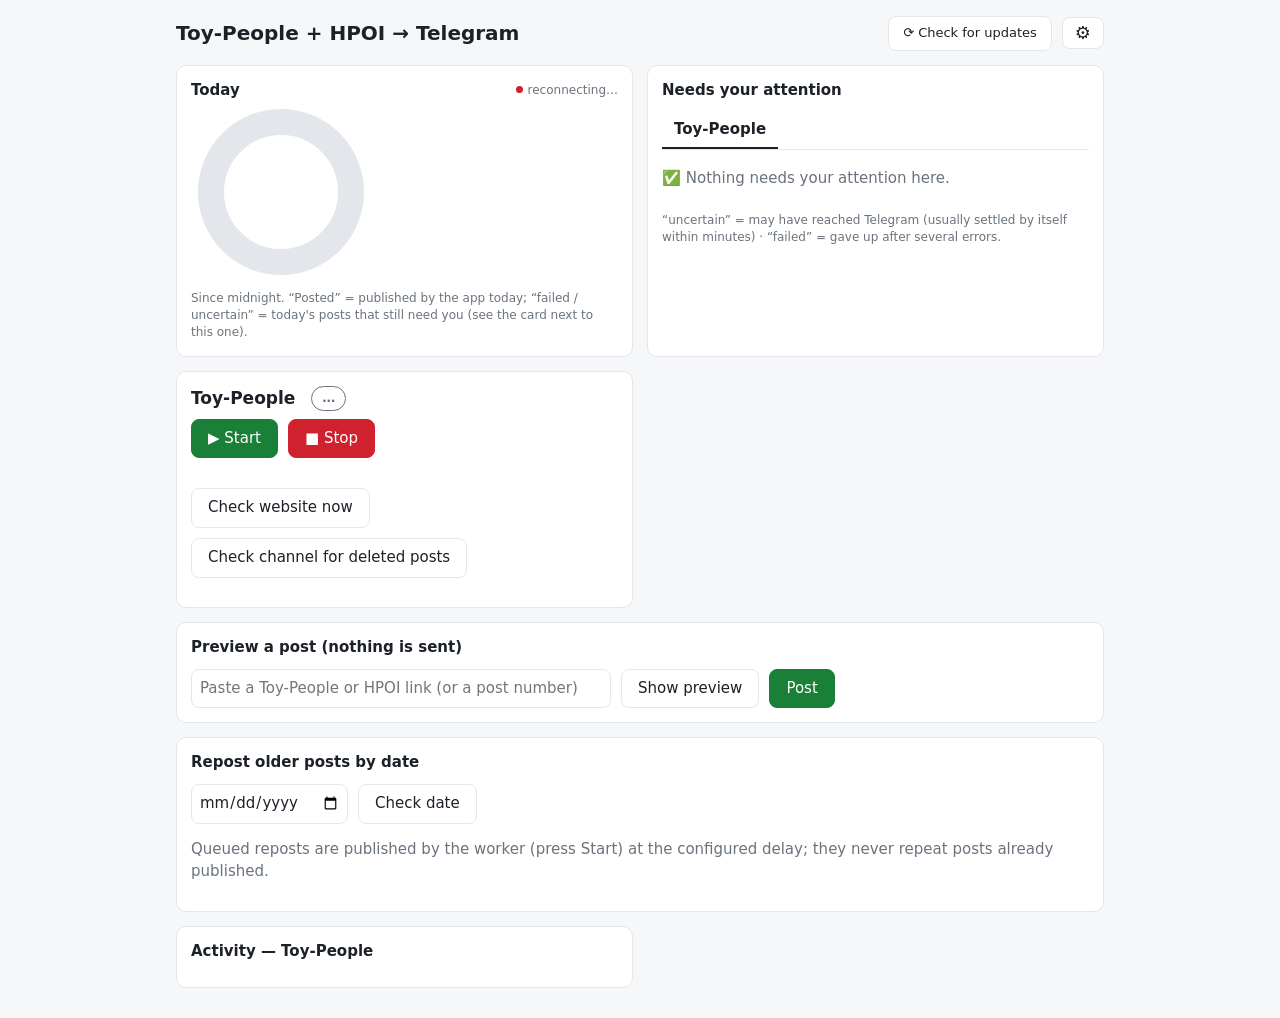
==== commit ff943a8f: "Preview box: no website dropdown - the link decides (toy-people.com / hpoi.net); a bare number goes " ====
--- a/tpclone/dashboard.html
+++ b/tpclone/dashboard.html
@@ -31,7 +31,7 @@
   table.grid{width:100%;border-collapse:separate;border-spacing:0;border:1px solid var(--line);border-radius:10px;overflow:hidden;margin-top:12px}
   table.grid th{background:color-mix(in srgb,var(--fg) 5%,transparent);font-size:12px;text-transform:uppercase;letter-spacing:.04em;color:var(--mut);padding:9px 12px}
   table.grid td{padding:9px 12px;vertical-align:middle;border-bottom:1px solid var(--line)} table.grid tr:last-child td{border-bottom:0}
-  table.grid td.id{width:78px;color:var(--mut);font-variant-numeric:tabular-nums} table.grid td.act,table.grid th.act{width:112px;text-align:center}
+  table.grid td.id{width:78px;color:var(--mut);font-variant-numeric:tabular-nums} table.grid td.id a{color:inherit} table.grid td.act,table.grid th.act{width:112px;text-align:center}
   .rowbtn{width:92px;height:32px;padding:0;white-space:nowrap;font-size:13px;font-weight:600;border-radius:8px}
   .rowbtn.go{background:var(--ok);border-color:var(--ok);color:#fff} .rowbtn.done{background:color-mix(in srgb,var(--mut) 25%,transparent);border-color:transparent;color:var(--mut)}
   .rowbtn.warn{background:var(--warn);border-color:var(--warn);color:#fff} .rowbtn.err{background:var(--bad);border-color:var(--bad);color:#fff}
@@ -151,9 +151,8 @@
     <div class="cols" id="panels"></div>
 
     <div class="card">
-      <div class="row" style="justify-content:space-between"><h2 style="margin:0">Preview a post (nothing is sent)</h2>
-        <select class="src" id="pv_src" hidden></select></div>
-      <div class="row" style="margin-top:10px"><input type="text" id="pv_in" placeholder="post number or link, e.g. 114949" style="max-width:420px"> <button id="pv_go">Show preview</button> <button class="go" id="pv_post">Post</button> <span class="mut" id="pv_prog"></span></div>
+      <h2 style="margin:0">Preview a post (nothing is sent)</h2>
+      <div class="row" style="margin-top:10px"><input type="text" id="pv_in" placeholder="Paste a Toy-People or HPOI link (or a post number)" style="max-width:420px"> <button id="pv_go">Show preview</button> <button class="go" id="pv_post">Post</button> <span class="mut" id="pv_prog"></span></div>
       <div id="pv_out" hidden>
         <div class="tg" id="pv_box"></div>
         <p class="mut" id="pv_info"></p>
@@ -392,7 +391,7 @@
     pq(src,'checknow').onclick=()=>checkNow(src);
     const l=document.createElement('div'); l.className='card'; l.innerHTML=`<h2>Activity — ${SOURCES[src]}</h2><div class="log small" data-log="${src}"></div>`; lg.appendChild(l);
   }
-  for(const id of ['pv_src','date_src']){ const sel=$(id); sel.innerHTML=''; sel.hidden=ACTIVE.length<2;
+  for(const id of ['date_src']){ const sel=$(id); sel.innerHTML=''; sel.hidden=ACTIVE.length<2;
     for(const s of ACTIVE){const o=document.createElement('option'); o.value=s; o.textContent=SOURCES[s]; sel.appendChild(o)} }
   syncSources();
 }
@@ -566,7 +565,8 @@
     const bd=document.createElement('span'); bd.className='badge '+r.status; bd.textContent=r.status;
     const a=document.createElement('a'); a.href=r.url; a.target='_blank'; a.rel='noopener'; a.textContent=r.title||(src==='hpoi'?'HPOI item':'Post '+r.post_id);
     const er=document.createElement('div'); er.className='mut ierr';
-    er.textContent=[src==='hpoi'?'':('#'+r.post_id), r.flagged_at?('since '+fmtShort(r.flagged_at)):'', r.last_error||''].filter(Boolean).join(' · ');
+    const hid=src==='hpoi'?((r.url||'').match(/hobby\/(\d+)/)||[])[1]:r.post_id;
+    er.textContent=[hid?('#'+hid):'', r.flagged_at?('since '+fmtShort(r.flagged_at)):'', r.last_error||''].filter(Boolean).join(' · ');
     tx.append(bd,a,er);
     const ac=document.createElement('div'); ac.className='iact';
     for(const [act,l] of [['posted','It is in the channel'],['retry','Send again'],['skip','Ignore']]){
@@ -599,12 +599,10 @@
 }
 
 // ---- preview / date selectors -----------------------------------------------------------------------
-const pvSrc=()=>$('pv_src').value||'toypeople', dateSrc=()=>$('date_src').value||'toypeople';
+const dateSrc=()=>$('date_src').value||'toypeople';
 function syncSources(){
-  $('pv_in').placeholder=pvSrc()==='hpoi'?'item link or number, e.g. https://www.hpoi.net/hobby/137248':'post number or link, e.g. 114949';
   $('hp_datenote').hidden=dateSrc()!=='hpoi';
 }
-$('pv_src').onchange=()=>{clearPreview(); syncSources()};
 $('date_src').onchange=()=>{$('plan-out').hidden=true; planData=null; $('prog').textContent=''; syncSources()};
 
 // ---- date repost ---------------------------------------------------------------------------------------
@@ -619,7 +617,8 @@
     $('pub').textContent=planData.state==='new_since'?('Publish only the '+n+' new post(s)'):('Publish '+n+' post(s)');
     const t=$('plan-tbl'); t.innerHTML=''; t.className='grid';
     const h=t.createTHead().insertRow(); for(const [n,c] of [['ID','id'],['Title',''],['Action','act']]){const th=document.createElement('th'); th.textContent=n; if(c)th.className=c; h.appendChild(th)}
-    const tb=t.createTBody(); for(const p of planData.posts){const tr=tb.insertRow(); const c0=tr.insertCell(); c0.className='id'; c0.textContent=src==='hpoi'?'':p.id;
+    const tb=t.createTBody(); for(const p of planData.posts){const tr=tb.insertRow(); const c0=tr.insertCell(); c0.className='id';
+      const idl=document.createElement('a'); idl.textContent=p.ref||p.id; idl.title='Open the original post'; idl.target='_blank'; idl.rel='noopener'; if(p.url) idl.href=p.url; c0.appendChild(idl);
       const ct=tr.insertCell(); const tt=document.createElement('div'); tt.textContent=p.title||'(no title)'; ct.appendChild(tt);
       if(p.messages&&p.messages.length){const m=document.createElement('div'); m.className='msgs'; m.append('In your channel: ');
         p.messages.forEach((x,i)=>{ if(i) m.append(', '); const cl=chatLinks[src]; const a=document.createElement(cl?'a':'span'); if(cl){a.href=cl+'/'+x.message_id; a.target='_blank'}
@@ -792,9 +791,30 @@
 };
 
 // ---- preview ---------------------------------------------------------------------------------------------------
+// which website the box means: a link says it; for a bare number the app checks which website knows it, and asks if it can't tell
+let pvSource='toypeople';
+function askSource(n){ return new Promise(res=>{ const p=$('pv_prog'); p.textContent='Which website is '+n+' from?';
+  for(const s of ACTIVE){ const b=document.createElement('button'); b.className='sm'; b.style.marginLeft='8px'; b.textContent=SOURCES[s]; b.onclick=()=>{p.textContent=''; res(s)}; p.append(b) } }) }
+async function detectSource(text){
+  text=(text||'').trim(); if(!text) return null;
+  if(/hpoi\.net/i.test(text)) return 'hpoi';
+  if(/toy-people\.com/i.test(text)||ACTIVE.length<2) return 'toypeople';
+  const n=(text.match(/(\d+)\s*\/?\s*$/)||[])[1]; if(!n) return null;
+  let w={}; try{ w=await api('/api/which?n='+n) }catch(e){}
+  if(w.toypeople&&!w.hpoi) return 'toypeople';
+  if(w.hpoi&&!w.toypeople) return 'hpoi';
+  return askSource(n);
+}
+async function pvTarget(){
+  const src=await detectSource($('pv_in').value);
+  if(!src){ $('pv_prog').textContent='Paste a post link (or type its number) first'; return null }
+  if(!ACTIVE.includes(src)){ $('pv_prog').textContent='HPOI is switched off (⚙ Settings → HPOI)'; return null }
+  return pvSource=src;
+}
 $('pv_go').onclick=async()=>{
   if($('pv_go').dataset.mode==='clear'){clearPreview();return}
-  const src=pvSrc(); $('pv_out').hidden=true; $('pv_go').disabled=true; $('pv_prog').textContent='working…';
+  const src=await pvTarget(); if(!src) return;
+  $('pv_out').hidden=true; $('pv_go').disabled=true; $('pv_prog').textContent='working…';
   const {job,error}=await api('/api/preview',{target:$('pv_in').value},src); if(error){$('pv_prog').textContent=error;$('pv_go').disabled=false;return}
   const tick=async()=>{const j=await api('/api/jobs/'+job,undefined,src);
     if(j.state==='running'){$('pv_prog').textContent=j.progress;return setTimeout(tick,1000)}
@@ -826,8 +846,8 @@
   for(const p of a.paragraphs){const e=document.createElement('p'); e.style.margin=(a.paragraph_spacing==='tight'?'2px 0':'0 0 14px'); e.textContent=new DOMParser().parseFromString(p.replace(/<br>/g,'\n'),'text/html').body.textContent; inner.appendChild(e)}
   const g=document.createElement('div'); g.className='imgs'; for(const u of a.images.slice(0,12)){g.appendChild(mediaEl(u))} inner.appendChild(g);
   if(a.credits.length) add('p',a.credit_label+': '+a.credits.map(c=>c[0]).join(', '),'italic');
-  const warn=[]; if(!a.title) warn.push('no title'); if(!a.cover) warn.push('no cover photo'); if(!a.post_date&&pvSrc()!=='hpoi') warn.push('no date'); if(!a.paragraphs.length&&pvSrc()!=='hpoi') warn.push('no text'); if(!a.images.length) warn.push('no photos');
-  $('pv_info').textContent=(a.show_more_style&&a.show_more_style!=='classic'?'(button style shown approximately'+''+') · ':'')+(a.post_date?('Date: '+a.post_date+' · '):'')+a.images.length+' photos/GIFs/videos · media slots used '+a.slots_used+'/'+a.max_media+(a.overflow?(' ('+a.overflow+' photos merged into the last collage)'):'')+(warn.length?(' · ⚠ missing: '+warn.join(', ')):' · looks complete ✅');
+  const warn=[]; if(!a.title) warn.push('no title'); if(!a.cover) warn.push('no cover photo'); if(!a.post_date&&pvSource!=='hpoi') warn.push('no date'); if(!a.paragraphs.length&&pvSource!=='hpoi') warn.push('no text'); if(!a.images.length) warn.push('no photos');
+  $('pv_info').textContent=SOURCES[pvSource]+' · '+(a.show_more_style&&a.show_more_style!=='classic'?'(button style shown approximately'+''+') · ':'')+(a.post_date?('Date: '+a.post_date+' · '):'')+a.images.length+' photos/GIFs/videos · media slots used '+a.slots_used+'/'+a.max_media+(a.overflow?(' ('+a.overflow+' photos merged into the last collage)'):'')+(warn.length?(' · ⚠ missing: '+warn.join(', ')):' · looks complete ✅');
 }
 
 // ---- Post / Posted buttons -----------------------------------------------------------------------------------
@@ -856,7 +876,8 @@
     refresh()}; tick();
 }
 $('pv_post').onclick=async()=>{
-  const src=pvSrc(); const m=($('pv_in').value||'').match(/(\d+)\s*$/); if(!m){$('pv_prog').textContent='enter a post number first';return}
+  const m=($('pv_in').value||'').match(/(\d+)\s*\/?\s*$/); if(!m){$('pv_prog').textContent='Paste a post link (or type its number) first';return}
+  const src=await pvTarget(); if(!src) return;
   const b=$('pv_post'); b.disabled=true; $('pv_prog').textContent='posting…';
   const {job,error}=await api('/api/post-now',{id:+m[1],force:false},src); if(error){$('pv_prog').textContent='❌ '+error;b.disabled=false;return}
   const tick=async()=>{const j=await api('/api/jobs/'+job,undefined,src);
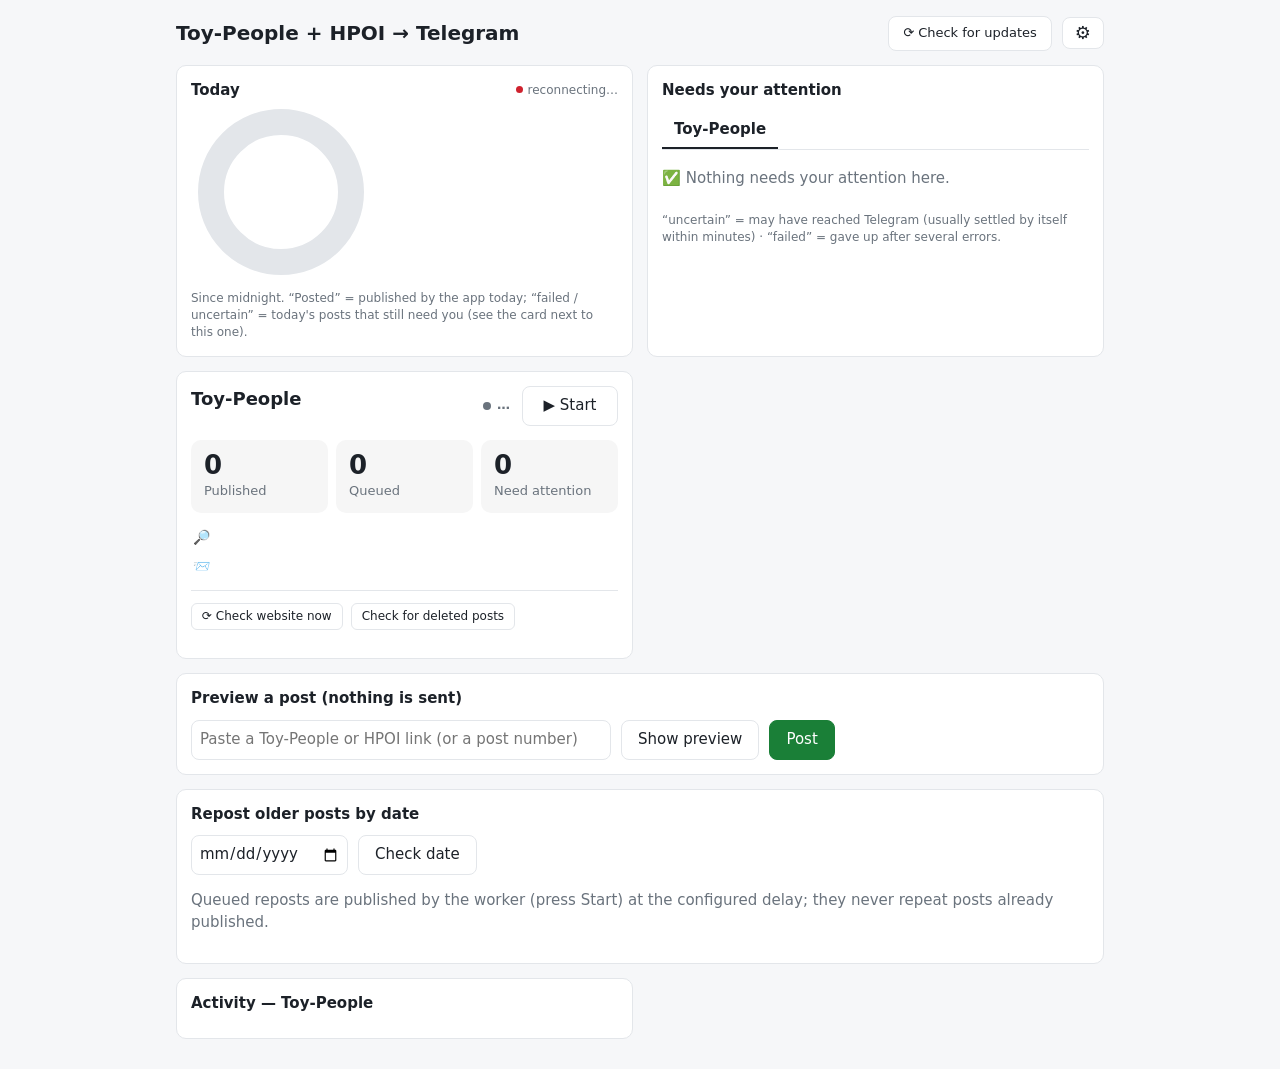
==== commit c816b0b4: "Website cards redesign: one Start/Stop toggle with status chip, three tiles (Published +today, Queue" ====
--- a/tpclone/dashboard.html
+++ b/tpclone/dashboard.html
@@ -114,6 +114,23 @@
   .toast.bad{background:var(--bad);color:#fff}
   @media(max-width:760px){.setgrid{grid-template-columns:minmax(0,1fr)} .setnav{position:static;flex-direction:row;flex-wrap:wrap;gap:4px} .setnav button{white-space:nowrap;padding:7px 10px}
     .srow{grid-template-columns:minmax(0,1fr)} .btns{justify-content:flex-start} .setsec{padding:16px}}
+  /* ---- website cards ---- */
+  #panels{align-items:stretch} .card.panel{display:flex;flex-direction:column;gap:14px}
+  .ph{display:flex;align-items:flex-start;justify-content:space-between;gap:10px 12px;flex-wrap:wrap} .ph h2{margin:0;font-size:18px} .ph>div:first-child{flex:1 1 170px;min-width:0}
+  .phsub{font-size:13px;color:var(--mut);margin-top:2px} .phsub a{color:inherit}
+  .phr{display:flex;align-items:center;gap:12px;flex:none;margin-left:auto} .phr button{min-width:96px}
+  @media(max-width:480px){.tv{font-size:22px} .tile{padding:9px 10px}}
+  .chip{display:inline-flex;align-items:center;gap:6px;font-size:13px;font-weight:600;color:var(--mut);white-space:nowrap}
+  .chip i{width:8px;height:8px;border-radius:50%;background:currentColor}
+  .chip.running{color:var(--ok)} .chip.running i{animation:pulse 2s infinite} .chip.stopping{color:var(--warn)} .chip.error{color:var(--bad)}
+  .tiles{display:grid;grid-template-columns:repeat(3,minmax(0,1fr));gap:8px}
+  .tile{background:color-mix(in srgb,var(--fg) 4%,transparent);border:1px solid transparent;border-radius:10px;padding:10px 12px;text-align:left;font:inherit;color:inherit;min-width:0}
+  .tv{font-size:26px;font-weight:600;line-height:1.15} .tl{font-size:13px;color:var(--mut);margin-top:2px}
+  .ts{font-size:12px;color:var(--mut);margin-top:1px;line-height:1.35}
+  .tile.bad .tv{color:var(--bad)} .tile.bad .ts{color:var(--bad)} .tbtn{cursor:pointer} .tbtn:hover:not(:disabled){border-color:var(--line)} .tbtn:disabled{cursor:default;opacity:1}
+  .facts{display:flex;flex-direction:column;gap:8px;font-size:14px} .fact{display:flex;gap:8px;align-items:flex-start} .fi{width:20px;flex:none;text-align:center}
+  .clamp{display:-webkit-box;-webkit-line-clamp:2;-webkit-box-orient:vertical;overflow:hidden} .clamp a{color:inherit}
+  .pfoot{display:flex;gap:8px;flex-wrap:wrap;margin-top:auto;padding-top:12px;border-top:1px solid var(--line)}
 </style>
 </head>
 <body>
@@ -368,25 +385,37 @@
 async function pollJob(job,onProg,src){ for(;;){ const j=await api('/api/jobs/'+job,undefined,src); if(j.state==='running'){onProg&&onProg(j.progress); await new Promise(r=>setTimeout(r,800)); continue} return j } }
 
 
-// ---- one status panel per website ---------------------------------------------------------------
+// ---- one status card per website ----------------------------------------------------------------
 const PANEL=`
-  <div class="panelhead"><h2 data-r="name"></h2><span class="mut" data-r="chat"></span><span class="pill stopped" data-r="state">…</span></div>
-  <div class="row"><button class="go" data-r="start">▶ Start</button><button class="stop" data-r="stop">■ Stop</button><span class="mut" data-r="next"></span></div>
+  <div class="ph">
+    <div><h2 data-r="name"></h2><div class="phsub"><a data-r="chat" target="_blank" rel="noopener"></a><span data-r="every"></span></div></div>
+    <div class="phr"><span class="chip" data-r="state"><i></i><span data-r="state_txt">…</span></span><button data-r="toggle">▶ Start</button></div>
+  </div>
   <div class="msg error" data-r="err" hidden></div>
-  <p class="stats" data-r="stats"></p>
-  <p class="mut" data-r="watch"></p>
-  <p class="mut" data-r="last"></p>
-  <div class="row"><button data-r="checknow">Check website now</button><button data-r="verify">Check channel for deleted posts</button></div>
-  <p class="mut" data-r="out"></p>
-  <p class="error small" data-r="probe" hidden>⚠ Deleted-post detection is OFF (Telegram did not answer reliably). Nothing is re-posted automatically.</p>`;
+  <div class="tiles">
+    <div class="tile"><div class="tv" data-r="t_pub">0</div><div class="tl">Published</div><div class="ts" data-r="t_pub_s"></div></div>
+    <div class="tile"><div class="tv" data-r="t_q">0</div><div class="tl">Queued</div><div class="ts" data-r="t_q_s"></div></div>
+    <button type="button" class="tile tbtn" data-r="t_bad_b"><div class="tv" data-r="t_bad">0</div><div class="tl">Need attention</div><div class="ts" data-r="t_bad_s"></div></button>
+  </div>
+  <div class="facts">
+    <div class="fact"><span class="fi">🔎</span><div><div data-r="watch"></div><div class="small mut" data-r="watch2"></div></div></div>
+    <div class="fact"><span class="fi">📨</span><div class="clamp" data-r="last"></div></div>
+  </div>
+  <p class="error small" data-r="probe" hidden>⚠ Deleted-post detection is off (Telegram did not answer reliably). Nothing is re-posted automatically.</p>
+  <div class="pfoot"><button type="button" class="sm" data-r="checknow">⟳ Check website now</button><button type="button" class="sm" data-r="verify">Check for deleted posts</button></div>
+  <p class="mut small" data-r="out" style="margin:0"></p>`;
 function pq(src,r){return document.querySelector(`[data-panel="${src}"] [data-r="${r}"]`)}
+function ago(ts,now){ const s=Math.max(0,Math.round((now||Date.now()/1000)-ts));
+  return s<45?'just now':s<90?'1 min ago':s<3600?Math.round(s/60)+' min ago':s<86400?Math.round(s/3600)+' h ago':fmt(ts) }
 function buildPanels(){
   const box=$('panels'), lg=$('logs'); box.innerHTML=''; lg.innerHTML='';
   for(const src of ACTIVE){
-    const c=document.createElement('div'); c.className='card'; c.dataset.panel=src; c.innerHTML=PANEL; box.appendChild(c);
+    const c=document.createElement('div'); c.className='card panel'; c.dataset.panel=src; c.innerHTML=PANEL; box.appendChild(c);
     pq(src,'name').textContent=SOURCES[src];
-    pq(src,'start').onclick=async()=>{await api('/api/start',{},src);refresh()};
-    pq(src,'stop').onclick=async()=>{await api('/api/stop',{},src);refresh()};
+    pq(src,'toggle').onclick=async()=>{ const s=S[src]||{}; const on=s.state==='running';
+      if(on&&!confirm('Stop '+SOURCES[src]+'? New posts will wait until you press Start again.')) return;
+      await api(on?'/api/stop':'/api/start',{},src); refresh() };
+    pq(src,'t_bad_b').onclick=()=>{ if(attnTab!==src){ fresh.clear(); attnTab=src; attnAll=false; renderAttention() } $('attn').scrollIntoView({behavior:'smooth',block:'start'}) };
     pq(src,'verify').onclick=()=>verifyChannel(src);
     pq(src,'checknow').onclick=()=>checkNow(src);
     const l=document.createElement('div'); l.className='card'; l.innerHTML=`<h2>Activity — ${SOURCES[src]}</h2><div class="log small" data-log="${src}"></div>`; lg.appendChild(l);
@@ -398,29 +427,42 @@
 function renderPanel(src,s){
   chatLinks[src]=s.chat_link;
   if(src==='toypeople') showUpdate(s);
-  pq(src,'chat').textContent=s.chat?('· '+s.chat):'';
-  const st=pq(src,'state'); st.textContent=s.state.toUpperCase()+(s.dry_run?' (dry-run)':''); st.className='pill '+s.state;
-  pq(src,'start').disabled=(s.state==='running')||!s.configured; pq(src,'stop').disabled=(s.state!=='running');
+  const ch=pq(src,'chat'); ch.textContent=s.chat||'no channel set yet'; if(s.chat_link) ch.href=s.chat_link; else ch.removeAttribute('href');
+  pq(src,'every').textContent=' · checks every '+Math.round(s.poll_every/60)+' min'+(s.dry_run?' · dry-run':'');
+  pq(src,'state').className='chip '+s.state;
+  pq(src,'state_txt').textContent={running:'Running',stopped:'Stopped',stopping:'Stopping…',error:'Stopped by an error'}[s.state]||s.state;
+  const tg=pq(src,'toggle'), on=s.state==='running'||s.state==='stopping';
+  tg.textContent=on?'■ Stop':'▶ Start'; tg.className=on?'stop':'go';
+  tg.disabled=s.state==='stopping'||(!on&&!s.configured); tg.title=(!on&&!s.configured)?'Set the bot token and channel first (⚙ Settings)':'';
   const er=pq(src,'err'); er.hidden=!s.error; er.textContent=s.error||'';
-  const k=s.stats, stats=pq(src,'stats'); stats.innerHTML='';
-  for(const [n,l] of [['posted','Published'],['pending','Queued'],['uncertain','Uncertain'],['failed','Failed'],['skipped','Seen (not posted)'],['total','Tracked']]){
-    const sp=document.createElement('span'); sp.textContent=l+': '+(k[n]||0); stats.appendChild(sp);}
+  const k=s.stats||{}, today=(s.today||{}).posted||0, bad=(k.failed||0)+(k.uncertain||0);
+  pq(src,'t_pub').textContent=(k.posted||0).toLocaleString(); pq(src,'t_pub_s').textContent=today?('+'+today+' today'):'none today';
+  pq(src,'t_q').textContent=(k.pending||0).toLocaleString();
+  pq(src,'t_bad').textContent=bad; const bb=pq(src,'t_bad_b'); bb.classList.toggle('bad',bad>0); bb.disabled=!bad;
+  pq(src,'t_bad_s').textContent=bad?'open the list ›':'all good';
   pq(src,'probe').hidden=s.probe!=='0';
-  pq(src,'last').textContent=s.last_posted?('Last published: '+(s.last_posted.title||s.last_posted.post_id)+' — '+fmt(s.last_posted.posted_at)):'';
   const lg=document.querySelector(`[data-log="${src}"]`); lg.innerHTML='';
   for(const e of s.events){const d=document.createElement('div'); d.className=e.level; d.textContent=fmt(e.ts)+'  '+e.message; lg.appendChild(d);}
 }
-// texts that only depend on the clock ("checked 2 min ago", "next post in ~30s"): updated every second, no request
+// texts that only depend on the clock ("checked 2 min ago", "next post in ~30 s"): updated every second, no request
 function tick(){
   const now=Date.now()/1000;
   for(const src of ACTIVE){ const s=S[src]; if(!s) continue;
     const left=s.next_post_in==null?0:Math.max(0,Math.round(s.next_post_in-(now-s._at)));
-    pq(src,'next').textContent=(s.pending&&s.state==='running')?('next post in ~'+left+'s (delay '+s.delay+'s)'):(s.pending&&s.state!=='running'?'queue waits for Start':'');
-    const w=s.watch, el=pq(src,'watch'), hp=src==='hpoi'; el.className='mut';
-    if(s.state!=='running'){el.textContent='Website watcher: off (press Start)'}
-    else if(!w){el.textContent='Website watcher: first check in progress…'}
-    else if(!w.ok){el.className='error'; el.textContent='⚠ Website check failed '+fmt(w.ts)+': '+w.error}
-    else {const ago=Math.max(0,Math.round(now-w.ts)); el.textContent='🔎 Website watcher: checked '+(ago<90?ago+' s':Math.round(ago/60)+' min')+' ago · '+(hp?((w.total||0)+' items on the Latest Info list'):((w.total||0).toLocaleString()+' posts in the sitemap'))+' · every '+Math.round(s.poll_every/60)+' min'+(!hp&&s.listing&&!s.listing.error?(' · Latest News list: '+s.listing.count+' posts'+(s.listing.count?'':' ⚠ none read')):'')+(!hp&&s.listing&&s.listing.error?' · ⚠ Latest News list failed':'')+' · new posts are posted automatically'}
+    pq(src,'t_q_s').textContent=!s.pending?'nothing waiting':s.state!=='running'?'waiting for Start':('next post in ~'+left+' s');
+    const w=s.watch, el=pq(src,'watch'), el2=pq(src,'watch2'), hp=src==='hpoi'; el.className=''; el2.textContent='';
+    if(s.state!=='running'){ el.className='mut'; el.textContent='Not watching the website — press Start' }
+    else if(!w){ el.textContent='First website check in progress…' }
+    else if(!w.ok){ el.className='error'; el.textContent='Last website check failed ('+ago(w.ts,now)+')'; el2.textContent=w.error||'' }
+    else { const nxt=Math.max(0,Math.round((w.ts+s.poll_every-now)/60));
+      el.textContent='Website checked '+ago(w.ts,now)+(nxt?(' · next in ~'+nxt+' min'):' · checking again now');
+      el2.textContent=hp?((w.total||0)+' items on the Latest Info list')
+        :((w.total||0).toLocaleString()+' posts in the sitemap'+(s.listing?(s.listing.error?' · ⚠ Latest News list failed':(' · '+s.listing.count+' on the Latest News list')):'')) }
+    const lp=s.last_posted, last=pq(src,'last'); last.textContent='';
+    if(!lp){ last.className='clamp mut'; last.textContent='Nothing posted yet' }
+    else { last.className='clamp'; last.append('Last post '+ago(lp.posted_at,now)+': ');
+      const a=document.createElement(s.chat_link&&lp.tg_message_id?'a':'span'); a.textContent=lp.title||('#'+lp.post_id);
+      if(a.tagName==='A'){ a.href=s.chat_link+'/'+lp.tg_message_id; a.target='_blank'; a.rel='noopener'; a.title='Open it in Telegram' } last.append(a) }
   }
 }
 
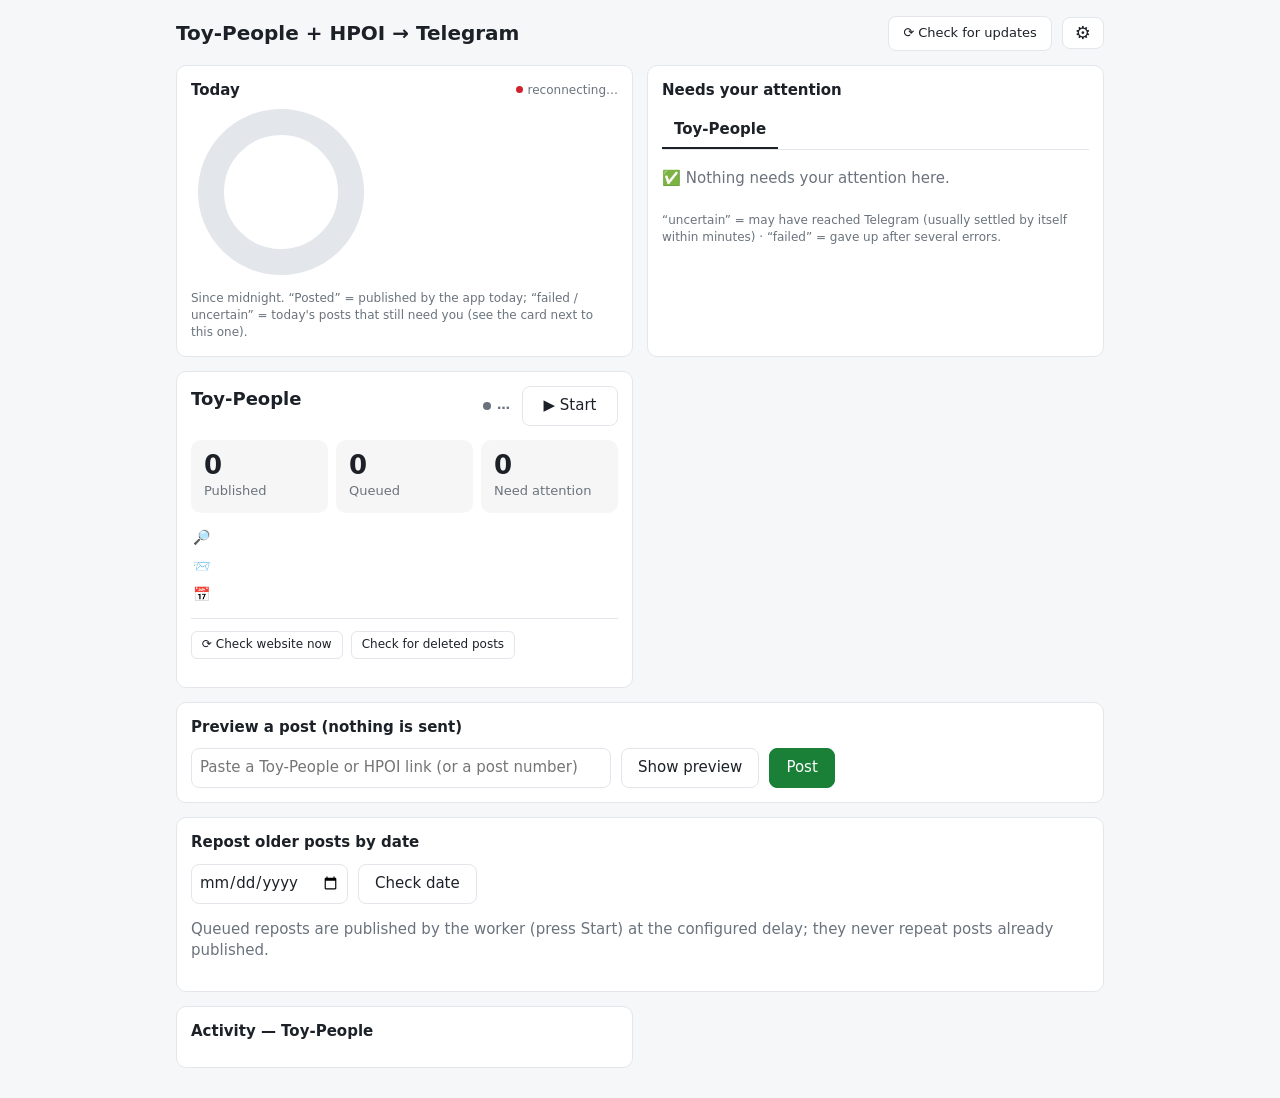
==== commit db6250e7: "Daily check: every morning (6:00 website time) all posts of yesterday are compared with the channel " ====
--- a/tpclone/dashboard.html
+++ b/tpclone/dashboard.html
@@ -261,6 +261,10 @@
             <div><div class="st">On the very first start</div><div class="sd">Also post this many of the newest posts. 0 = only posts that appear after that.</div></div>
             <div class="sc"><div class="unit"><input type="number" id="f_init" min="0" step="1"><span>posts</span></div></div>
           </div>
+          <div class="srow">
+            <div><div class="st">Daily check of yesterday</div><div class="sd">Every morning at 6:00 (website time) the app checks all posts of the day before and posts any that are missing. Posts you chose not to post are left alone.</div></div>
+            <div class="sc btns"><label class="switch"><input type="checkbox" id="f_daily"><span class="knob"></span></label></div>
+          </div>
           <h4>Look of the posts</h4>
           <div class="srow">
             <div><div class="st">Hashtags</div><div class="sd">Plain words, or tappable #hashtags.</div></div>
@@ -303,6 +307,10 @@
             <div class="srow">
               <div><div class="st">On the very first start</div><div class="sd">Also post this many of the newest items. 0 = only items that appear after that.</div></div>
               <div class="sc"><div class="unit"><input type="number" id="f_hinit" min="0" step="1"><span>items</span></div></div>
+            </div>
+            <div class="srow">
+              <div><div class="st">Daily check of yesterday</div><div class="sd">Every morning at 6:00 (website time) the app checks all HPOI items of the day before and posts any that are missing.</div></div>
+              <div class="sc btns"><label class="switch"><input type="checkbox" id="f_hdaily"><span class="knob"></span></label></div>
             </div>
             <h4>Translation</h4>
             <div class="srow">
@@ -400,11 +408,13 @@
   <div class="facts">
     <div class="fact"><span class="fi">🔎</span><div><div data-r="watch"></div><div class="small mut" data-r="watch2"></div></div></div>
     <div class="fact"><span class="fi">📨</span><div class="clamp" data-r="last"></div></div>
+    <div class="fact" data-r="dailyrow"><span class="fi">📅</span><div data-r="daily"></div></div>
   </div>
   <p class="error small" data-r="probe" hidden>⚠ Deleted-post detection is off (Telegram did not answer reliably). Nothing is re-posted automatically.</p>
   <div class="pfoot"><button type="button" class="sm" data-r="checknow">⟳ Check website now</button><button type="button" class="sm" data-r="verify">Check for deleted posts</button></div>
   <p class="mut small" data-r="out" style="margin:0"></p>`;
 function pq(src,r){return document.querySelector(`[data-panel="${src}"] [data-r="${r}"]`)}
+function dur(s){ return s<60?s+' s':s<3600?Math.round(s/60)+' min':Math.round(s/3600)+' h' }
 function ago(ts,now){ const s=Math.max(0,Math.round((now||Date.now()/1000)-ts));
   return s<45?'just now':s<90?'1 min ago':s<3600?Math.round(s/60)+' min ago':s<86400?Math.round(s/3600)+' h ago':fmt(ts) }
 function buildPanels(){
@@ -437,10 +447,15 @@
   const er=pq(src,'err'); er.hidden=!s.error; er.textContent=s.error||'';
   const k=s.stats||{}, today=(s.today||{}).posted||0, bad=(k.failed||0)+(k.uncertain||0);
   pq(src,'t_pub').textContent=(k.posted||0).toLocaleString(); pq(src,'t_pub_s').textContent=today?('+'+today+' today'):'none today';
-  pq(src,'t_q').textContent=(k.pending||0).toLocaleString();
+  pq(src,'t_q').textContent=((s.ready??k.pending)||0).toLocaleString();
   pq(src,'t_bad').textContent=bad; const bb=pq(src,'t_bad_b'); bb.classList.toggle('bad',bad>0); bb.disabled=!bad;
   pq(src,'t_bad_s').textContent=bad?'open the list ›':'all good';
   pq(src,'probe').hidden=s.probe!=='0';
+  { const d=s.daily, row=pq(src,'dailyrow'), el=pq(src,'daily'); row.hidden=!s.daily_on;
+    if(!d){ el.className='mut'; el.textContent="Every morning (6:00 website time) the app checks all of yesterday's posts and posts any that are missing" }
+    else { const day=new Date(d.day+'T12:00:00').toLocaleDateString(undefined,{day:'numeric',month:'short'});
+      el.className=d.queued?'':'mut';
+      el.textContent='Daily check of '+day+': '+d.total+' post(s) on the website — '+(d.queued?(d.queued+' missing post(s) found and queued'):'nothing missing ✓') } }
   const lg=document.querySelector(`[data-log="${src}"]`); lg.innerHTML='';
   for(const e of s.events){const d=document.createElement('div'); d.className=e.level; d.textContent=fmt(e.ts)+'  '+e.message; lg.appendChild(d);}
 }
@@ -449,7 +464,11 @@
   const now=Date.now()/1000;
   for(const src of ACTIVE){ const s=S[src]; if(!s) continue;
     const left=s.next_post_in==null?0:Math.max(0,Math.round(s.next_post_in-(now-s._at)));
-    pq(src,'t_q_s').textContent=!s.pending?'nothing waiting':s.state!=='running'?'waiting for Start':('next post in ~'+left+' s');
+    const ready=(s.ready??s.pending)||0, waiting=s.waiting||0;
+    let qs=!ready?(waiting?'':'nothing waiting'):s.state!=='running'?'waiting for Start':('next post in ~'+left+' s');
+    if(waiting){ const tl=s.next_try_in==null?null:Math.max(0,Math.round(s.next_try_in-(now-s._at)));
+      qs+=(qs?' · ':'')+waiting+' waiting to retry'+(tl!=null&&!ready?(' (next try in '+dur(tl)+')'):'') }
+    pq(src,'t_q_s').textContent=qs;
     const w=s.watch, el=pq(src,'watch'), el2=pq(src,'watch2'), hp=src==='hpoi'; el.className=''; el2.textContent='';
     if(s.state!=='running'){ el.className='mut'; el.textContent='Not watching the website — press Start' }
     else if(!w){ el.textContent='First website check in progress…' }
@@ -683,9 +702,9 @@
 // every editable setting: [element id, setting name, kind, section]
 const F=[
   ['f_token','telegram_bot_token','secret','tg'], ['f_chat','telegram_chat_id','text','tg'], ['f_hchat','hpoi_chat_id','hchat','tg'],
-  ['f_delay','post_delay_seconds','num','tp'], ['f_poll','poll_interval_seconds','min','tp'], ['f_init','initial_post_latest','num','tp'],
+  ['f_delay','post_delay_seconds','num','tp'], ['f_poll','poll_interval_seconds','min','tp'], ['f_init','initial_post_latest','num','tp'], ['f_daily','daily_check','bool','tp'],
   ['f_hash','hashtag_style','text','tp'], ['f_style','show_more_style','text','tp'], ['f_emoji','show_more_emoji','text','tp'], ['f_spacing','paragraph_spacing','text','tp'],
-  ['f_hon','hpoi_enabled','bool','hp'], ['f_hdelay','hpoi_post_delay_seconds','num','hp'], ['f_hpoll','hpoi_poll_interval_seconds','min','hp'], ['f_hinit','hpoi_initial_post_latest','num','hp'],
+  ['f_hon','hpoi_enabled','bool','hp'], ['f_hdelay','hpoi_post_delay_seconds','num','hp'], ['f_hpoll','hpoi_poll_interval_seconds','min','hp'], ['f_hinit','hpoi_initial_post_latest','num','hp'], ['f_hdaily','hpoi_daily_check','bool','hp'],
   ['f_tr','translator','text','hp'], ['f_key','translate_api_key','secret','hp'],
   ['f_urepo','update_repo','text','up'], ['f_ubranch','update_branch','text','up'], ['f_utoken','update_token','secret','up'],
 ];
@@ -885,7 +904,7 @@
   if(a.tags.length){const e=document.createElement('p'); e.style.fontStyle='italic';
     if(a.hashtag){a.tags_line.split('  ').forEach((h,i)=>{if(i)e.appendChild(document.createTextNode('  ')); const sp=document.createElement('span'); sp.className='hl'; sp.textContent=h; e.appendChild(sp)})}
     else e.textContent=a.tags_line; inner.appendChild(e)}
-  for(const p of a.paragraphs){const e=document.createElement('p'); e.style.margin=(a.paragraph_spacing==='tight'?'2px 0':'0 0 14px'); e.textContent=new DOMParser().parseFromString(p.replace(/<br>/g,'\n'),'text/html').body.textContent; inner.appendChild(e)}
+  for(const p of a.paragraphs){const e=document.createElement('p'); e.style.whiteSpace='pre-line'; e.style.margin=(a.paragraph_spacing==='tight'?'2px 0':'0 0 14px'); e.textContent=new DOMParser().parseFromString(p.replace(/<br>/g,'\n'),'text/html').body.textContent; inner.appendChild(e)}
   const g=document.createElement('div'); g.className='imgs'; for(const u of a.images.slice(0,12)){g.appendChild(mediaEl(u))} inner.appendChild(g);
   if(a.credits.length) add('p',a.credit_label+': '+a.credits.map(c=>c[0]).join(', '),'italic');
   const warn=[]; if(!a.title) warn.push('no title'); if(!a.cover) warn.push('no cover photo'); if(!a.post_date&&pvSource!=='hpoi') warn.push('no date'); if(!a.paragraphs.length&&pvSource!=='hpoi') warn.push('no text'); if(!a.images.length) warn.push('no photos');
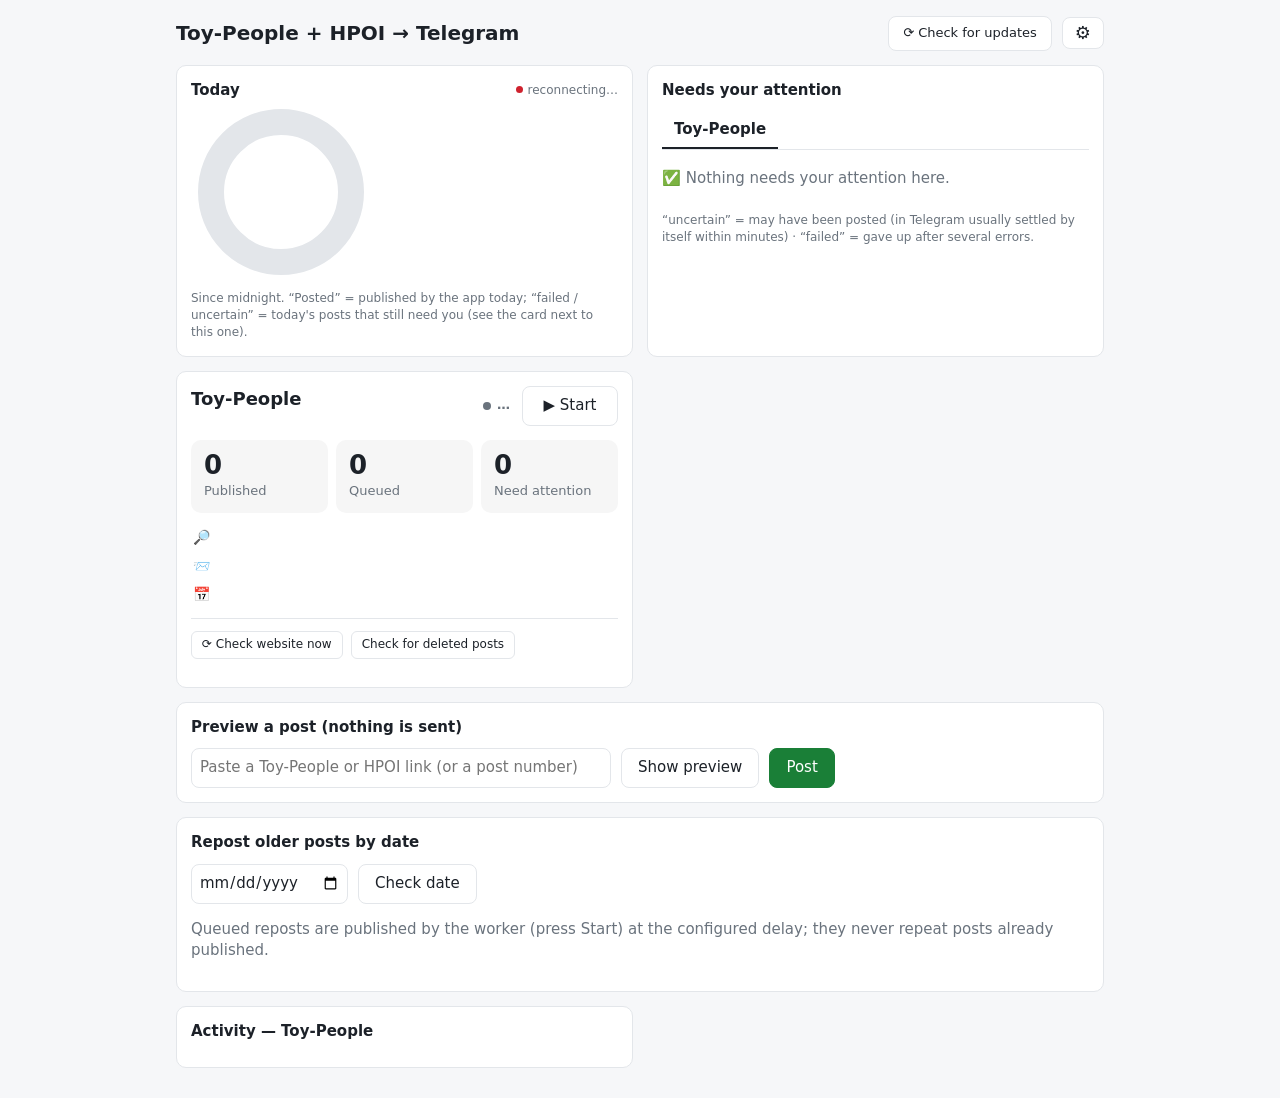
==== commit ee98f5d0: "Also post to a Facebook Page (one post with all photos, like an album), Instagram (slideshow of up t" ====
--- a/tpclone/dashboard.html
+++ b/tpclone/dashboard.html
@@ -131,6 +131,10 @@
   .facts{display:flex;flex-direction:column;gap:8px;font-size:14px} .fact{display:flex;gap:8px;align-items:flex-start} .fi{width:20px;flex:none;text-align:center}
   .clamp{display:-webkit-box;-webkit-line-clamp:2;-webkit-box-orient:vertical;overflow:hidden} .clamp a{color:inherit}
   .pfoot{display:flex;gap:8px;flex-wrap:wrap;margin-top:auto;padding-top:12px;border-top:1px solid var(--line)}
+  /* ---- Facebook / Instagram / X ---- */
+  .chk.dis{opacity:.5} .nets{display:grid;grid-template-columns:auto minmax(0,1fr);gap:2px 12px} .nets a{color:inherit} .nets .nb{font-weight:600}
+  .picks{display:flex;flex-direction:column;gap:6px;margin-top:8px} .picks button{text-align:left}
+  .netnote{flex-direction:column;align-items:stretch;gap:6px} .netnote>div{display:flex;align-items:center;gap:10px;flex-wrap:wrap}
 </style>
 </head>
 <body>
@@ -159,9 +163,10 @@
       </div>
       <div class="card" id="attn">
         <h2>Needs your attention</h2>
+        <div class="notice netnote" id="attn_net" hidden></div>
         <div class="tabs" id="attn_tabs" role="tablist"></div>
         <div class="attnlist" id="attn_list"></div>
-        <p class="mut small" style="margin:8px 0 0">“uncertain” = may have reached Telegram (usually settled by itself within minutes) · “failed” = gave up after several errors.</p>
+        <p class="mut small" style="margin:8px 0 0">“uncertain” = may have been posted (in Telegram usually settled by itself within minutes) · “failed” = gave up after several errors.</p>
       </div>
     </div>
 
@@ -203,6 +208,8 @@
         <button data-sec="tg" class="on">Telegram<i class="nd" hidden></i></button>
         <button data-sec="tp">Toy-People<i class="nd" hidden></i></button>
         <button data-sec="hp">HPOI<i class="nd" hidden></i></button>
+        <button data-sec="fb">Facebook &amp; Instagram<i class="nd" hidden></i></button>
+        <button data-sec="x">X<i class="nd" hidden></i></button>
         <button data-sec="bk">Backups</button>
         <button data-sec="up">Updates<i class="nd" hidden></i></button>
       </nav>
@@ -326,6 +333,118 @@
               <div><div class="st">Name fixes</div><div class="sd">Wrong English name? Add <code>"中文名": "English Name"</code> to <code>hpoi_glossary.json</code> in your data folder. Used from the next post on.</div></div>
               <div class="sc btns"><button type="button" class="copy-dir">Copy folder path</button></div>
             </div>
+          </div>
+        </section>
+
+        <!-- Facebook & Instagram -->
+        <section class="card setsec" id="sec_fb" hidden>
+          <h3>Facebook &amp; Instagram</h3>
+          <p class="lead">Every post that goes to Telegram can also go to your Facebook Page — one post with all its photos, shown as an album — and to the Instagram account linked to that Page, as a slideshow. Same English text as in Telegram.</p>
+          <div class="srow">
+            <div><div class="st">Facebook Page</div><div class="sd" id="fb_stat">Not connected yet.</div></div>
+            <div class="sc btns"><button type="button" id="fb_chk">Check connection</button></div>
+          </div>
+          <div class="srow">
+            <div><div class="st">Instagram</div><div class="sd" id="ig_stat">Connect your Facebook Page first.</div></div>
+            <div class="sc btns"><button type="button" id="ig_chk">Check connection</button></div>
+          </div>
+          <h4 id="fb_what">What to post</h4>
+          <div class="srow">
+            <div><div class="st">On the Facebook Page</div><div class="sd">One post per article with up to 30 photos.</div></div>
+            <div class="sc"><label class="chk"><input type="checkbox" id="f_tofb"> Toy-People posts</label><label class="chk hp-on"><input type="checkbox" id="f_htofb"> HPOI posts</label></div>
+          </div>
+          <div class="srow">
+            <div><div class="st">On Instagram</div><div class="sd">A slideshow of up to 10 photos (made square, so nothing is cut off); the text becomes the caption. Instagram allows 100 posts a day.</div></div>
+            <div class="sc"><label class="chk"><input type="checkbox" id="f_toig"> Toy-People posts</label><label class="chk hp-on"><input type="checkbox" id="f_htoig"> HPOI posts</label></div>
+          </div>
+          <div class="srow">
+            <div><div class="st">Wait between posts</div><div class="sd">Least time between two posts on each. 100 Instagram posts a day = one every 15 minutes.</div></div>
+            <div class="sc"><div class="unit"><input type="number" id="f_fbdelay" min="10" step="1"><span>seconds on Facebook</span></div>
+              <div class="unit" style="margin-top:8px"><input type="number" id="f_igdelay" min="10" step="1"><span>seconds on Instagram</span></div></div>
+          </div>
+          <details class="advx" id="fb_conn" open><summary id="fb_conn_sum">Connect your Page (one time, about 15 minutes)</summary>
+            <ol class="how">
+              <li>Instagram only: it must be a <b>professional account</b> (Business or Creator) <b>linked to your Facebook Page</b> (Instagram → Settings → Account type; Facebook Page → Settings → Linked accounts).</li>
+              <li>Open <a href="https://developers.facebook.com/apps" target="_blank" rel="noopener">developers.facebook.com/apps</a> with the Facebook account that manages your Page → <b>Create app</b>. Use case: <b>Manage everything on your Page</b>; for Instagram add <b>Manage messaging &amp; content on Instagram</b>.</li>
+              <li>In the app, <b>App settings → Basic</b>: copy the <b>App ID</b> and the <b>App secret</b> into the boxes below. Fill in a <b>Privacy Policy URL</b> (any public page about your channel) and save.</li>
+              <li>Switch the app from <b>Development</b> to <b>Live</b>. <i>Important:</i> while it is in Development, Facebook shows its posts only to you.</li>
+              <li>Open the <a href="https://developers.facebook.com/tools/explorer/" target="_blank" rel="noopener">Graph API Explorer</a>, choose your app → <b>Get User Access Token</b> → tick <code>pages_show_list</code>, <code>pages_read_engagement</code>, <code>pages_manage_posts</code>, <code>business_management</code> and for Instagram <code>instagram_basic</code>, <code>instagram_content_publish</code> → <b>Generate Access Token</b>, allow your Page (and Instagram account). Copy the token below.</li>
+              <li>Press <b>Connect</b>. The app turns it into a token that does not expire and finds your Page and its Instagram account.</li>
+            </ol>
+            <div class="srow">
+              <div><div class="st">App ID</div></div>
+              <div class="sc"><input type="text" id="fbc_app" autocomplete="off" placeholder="1234567890"></div>
+            </div>
+            <div class="srow">
+              <div><div class="st">App secret</div><div class="sd" id="fbc_secret_d"></div></div>
+              <div class="sc"><input type="password" id="fbc_secret" autocomplete="off" placeholder="App secret"></div>
+            </div>
+            <div class="srow">
+              <div><div class="st">Access token</div><div class="sd">From the Graph API Explorer (it is only used once, to connect).</div></div>
+              <div class="sc"><input type="password" id="fbc_token" autocomplete="off" placeholder="EAAG…"></div>
+            </div>
+            <div class="srow">
+              <div><div class="sd" id="fb_conn_out"></div><div class="picks" id="fb_pages" hidden></div></div>
+              <div class="sc btns"><button type="button" class="go" id="fbc_go">Connect</button></div>
+            </div>
+          </details>
+          <div class="srow" id="fb_off_row" hidden>
+            <div><div class="st">Disconnect</div><div class="sd">Stops posting to Facebook and Instagram and forgets the Page's token.</div></div>
+            <div class="sc btns"><button type="button" class="sm" id="fb_off">Disconnect Facebook &amp; Instagram</button></div>
+          </div>
+        </section>
+
+        <!-- X -->
+        <section class="card setsec" id="sec_x" hidden>
+          <h3>X</h3>
+          <p class="lead">Every post can also go to X with up to 4 photos: the title, the release date and as many hashtags as fit in 280 characters. No link in the text — X charges more for posts with a link.</p>
+          <div class="srow">
+            <div><div class="st">Account</div><div class="sd" id="x_stat">Not connected yet.</div></div>
+            <div class="sc btns"><button type="button" id="x_chk">Check connection</button></div>
+          </div>
+          <h4 id="x_what">What to post</h4>
+          <div class="srow">
+            <div><div class="st">On X</div><div class="sd">One post per article.</div></div>
+            <div class="sc"><label class="chk"><input type="checkbox" id="f_tox"> Toy-People posts</label><label class="chk hp-on"><input type="checkbox" id="f_htox"> HPOI posts</label></div>
+          </div>
+          <div class="srow">
+            <div><div class="st">Wait between posts</div><div class="sd">Least time between two posts on X.</div></div>
+            <div class="sc"><div class="unit"><input type="number" id="f_xdelay" min="10" step="1"><span>seconds</span></div></div>
+          </div>
+          <div id="x_keys">
+          <h4>Keys</h4>
+          <details class="advx" id="x_how" open><summary>Where to get the 4 keys (one time, about 10 minutes)</summary>
+            <ol class="how">
+              <li>Open <a href="https://developer.x.com" target="_blank" rel="noopener">developer.x.com</a>, sign in with the X account that should post and sign up for the API. X charges a small amount per post (pay-per-use credits): add some credits there.</li>
+              <li>In your app: <b>User authentication settings → Set up</b>: App permissions <b>Read and write</b>, type <b>Web App, Automated App or Bot</b>, any website and callback address (e.g. your channel link) → Save.</li>
+              <li><b>Keys and tokens</b>: <b>API Key and Secret</b> → Regenerate → copy both. <b>Access Token and Secret</b> → Generate (after step 2, so they may post) → copy both.</li>
+              <li>Paste the 4 keys below and press <b>Save changes</b>. The app checks them right away.</li>
+            </ol>
+          </details>
+          <div class="srow">
+            <div><div class="st">API Key</div></div>
+            <div class="sc"><div class="secret" data-for="f_xkey" hidden><span>Saved · ends with <b data-r="tail"></b></span><button type="button" class="sm" data-r="change">Change</button></div>
+              <input type="password" id="f_xkey" autocomplete="off"></div>
+          </div>
+          <div class="srow">
+            <div><div class="st">API Key Secret</div></div>
+            <div class="sc"><div class="secret" data-for="f_xsecret" hidden><span>Saved · ends with <b data-r="tail"></b></span><button type="button" class="sm" data-r="change">Change</button></div>
+              <input type="password" id="f_xsecret" autocomplete="off"></div>
+          </div>
+          <div class="srow">
+            <div><div class="st">Access Token</div></div>
+            <div class="sc"><div class="secret" data-for="f_xtoken" hidden><span>Saved · ends with <b data-r="tail"></b></span><button type="button" class="sm" data-r="change">Change</button></div>
+              <input type="password" id="f_xtoken" autocomplete="off"></div>
+          </div>
+          <div class="srow">
+            <div><div class="st">Access Token Secret</div></div>
+            <div class="sc"><div class="secret" data-for="f_xtsecret" hidden><span>Saved · ends with <b data-r="tail"></b></span><button type="button" class="sm" data-r="change">Change</button></div>
+              <input type="password" id="f_xtsecret" autocomplete="off"></div>
+          </div>
+          </div>
+          <div class="srow" id="x_off_row" hidden>
+            <div><div class="st">Disconnect</div><div class="sd">Stops posting to X and removes the 4 keys from this app.</div></div>
+            <div class="sc btns"><button type="button" class="sm" id="x_off">Disconnect X</button></div>
           </div>
         </section>
 
@@ -409,6 +528,7 @@
     <div class="fact"><span class="fi">🔎</span><div><div data-r="watch"></div><div class="small mut" data-r="watch2"></div></div></div>
     <div class="fact"><span class="fi">📨</span><div class="clamp" data-r="last"></div></div>
     <div class="fact" data-r="dailyrow"><span class="fi">📅</span><div data-r="daily"></div></div>
+    <div class="fact" data-r="netrow" hidden><span class="fi">📣</span><div class="nets" data-r="nets"></div></div>
   </div>
   <p class="error small" data-r="probe" hidden>⚠ Deleted-post detection is off (Telegram did not answer reliably). Nothing is re-posted automatically.</p>
   <div class="pfoot"><button type="button" class="sm" data-r="checknow">⟳ Check website now</button><button type="button" class="sm" data-r="verify">Check for deleted posts</button></div>
@@ -445,7 +565,7 @@
   tg.textContent=on?'■ Stop':'▶ Start'; tg.className=on?'stop':'go';
   tg.disabled=s.state==='stopping'||(!on&&!s.configured); tg.title=(!on&&!s.configured)?'Set the bot token and channel first (⚙ Settings)':'';
   const er=pq(src,'err'); er.hidden=!s.error; er.textContent=s.error||'';
-  const k=s.stats||{}, today=(s.today||{}).posted||0, bad=(k.failed||0)+(k.uncertain||0);
+  const k=s.stats||{}, today=(s.today||{}).posted||0, bad=(k.failed||0)+(k.uncertain||0)+(s.outlet_attention||[]).length;
   pq(src,'t_pub').textContent=(k.posted||0).toLocaleString(); pq(src,'t_pub_s').textContent=today?('+'+today+' today'):'none today';
   pq(src,'t_q').textContent=((s.ready??k.pending)||0).toLocaleString();
   pq(src,'t_bad').textContent=bad; const bb=pq(src,'t_bad_b'); bb.classList.toggle('bad',bad>0); bb.disabled=!bad;
@@ -456,8 +576,23 @@
     else { const day=new Date(d.day+'T12:00:00').toLocaleDateString(undefined,{day:'numeric',month:'short'});
       el.className=d.queued?'':'mut';
       el.textContent='Daily check of '+day+': '+d.total+' post(s) on the website — '+(d.queued?(d.queued+' missing post(s) found and queued'):'nothing missing ✓') } }
+  renderNets(src,s);
   const lg=document.querySelector(`[data-log="${src}"]`); lg.innerHTML='';
   for(const e of s.events){const d=document.createElement('div'); d.className=e.level; d.textContent=fmt(e.ts)+'  '+e.message; lg.appendChild(d);}
+}
+// "Also on Facebook 3 today · X ⚠ paused": where this website's posts also go
+function renderNets(src,s){
+  const sum=s.outlets||{}, nw=s.networks||{}, tg=s.outlet_targets||[];
+  const list=Object.keys(NETS).filter(o=>tg.includes(o)||(sum[o]&&(sum[o].pending||sum[o].sending)));
+  const row=pq(src,'netrow'), el=pq(src,'nets'); row.hidden=!list.length; el.textContent=''; if(!list.length) return;
+  for(const o of list){
+    const d=sum[o]||{}, n=nw[o]||{}, last=d.last;
+    const a=document.createElement(last&&last.link?'a':'span'); a.className='nb'; a.textContent=NETS[o];
+    if(last&&last.link){ a.href=last.link; a.target='_blank'; a.rel='noopener'; a.title='Open the newest post there' }
+    const bits=[(d.today||0)+' today']; if(d.pending) bits.push(d.pending+' queued');
+    if(n.paused) bits.unshift('⚠ paused — fix in ⚙ Settings'); else if(n.hold) bits.push('next in '+dur(n.hold));
+    const sp=document.createElement('span'); sp.className=n.paused?'error':'mut'; sp.textContent=bits.join(' · ');
+    if(n.paused||n.hold) sp.title=n.paused||n.hold_reason||''; el.append(a,sp) }
 }
 // texts that only depend on the clock ("checked 2 min ago", "next post in ~30 s"): updated every second, no request
 function tick(){
@@ -593,7 +728,7 @@
 const SEEN_KEY='tpclone.attnSeen.v1', ATTN_SHOW=3; let attnTab=null, attnVisible=false, attnSig='', attnAll=false; const attnRows={}, fresh=new Set();
 function seenGet(){try{return JSON.parse(localStorage.getItem(SEEN_KEY)||'{}')||{}}catch(e){return {}}}
 function seenPut(o){try{localStorage.setItem(SEEN_KEY,JSON.stringify(o))}catch(e){}}
-const keyOf=r=>r.post_id+':'+r.status+':'+Math.round(r.flagged_at||0);
+const keyOf=r=>(r.net?r.net+':':'')+r.post_id+':'+r.status+':'+Math.round(r.flagged_at||0);
 function unseen(src,seen){const s=new Set(seen[src]||[]); return (attnRows[src]||[]).filter(r=>!s.has(keyOf(r)))}
 function markSeen(){            // what is on screen in the open tab counts as seen (shown with a small dot this time)
   if(!attnTab||!attnVisible||document.visibilityState!=='visible'||!$('view_set').hidden) return;
@@ -602,12 +737,18 @@
   if(news.length||(seen[attnTab]||[]).length!==cur.length){ seen[attnTab]=cur; seenPut(seen) }
 }
 function renderAttention(all){
-  if(all) for(const [src,s] of all) attnRows[src]=[...(s.uncertain||[]),...(s.failed||[])].sort((a,b)=>(b.flagged_at||0)-(a.flagged_at||0)||b.post_id-a.post_id);
+  if(all) for(const [src,s] of all) attnRows[src]=[...(s.uncertain||[]),...(s.failed||[]),...(s.outlet_attention||[]).map(r=>({...r,net:r.outlet}))]
+    .sort((a,b)=>(b.flagged_at||0)-(a.flagged_at||0)||b.post_id-a.post_id);
+  const nets=((lastAll||[])[0]||[,{}])[1].networks||{}, paused=Object.entries(nets).filter(([o,n])=>n.ready&&n.paused);
   if(!attnTab){const s0=seenGet(); attnTab=ACTIVE.find(src=>unseen(src,s0).length)||ACTIVE[0]}
   markSeen();
   const seen=seenGet();
-  const sig=JSON.stringify([attnTab,attnAll,ACTIVE.map(src=>[(attnRows[src]||[]).map(keyOf),unseen(src,seen).length]),[...fresh]]);
+  const sig=JSON.stringify([attnTab,attnAll,ACTIVE.map(src=>[(attnRows[src]||[]).map(keyOf),unseen(src,seen).length]),[...fresh],paused]);
   if(sig===attnSig) return; attnSig=sig;
+  const nb=$('attn_net'); nb.textContent=''; nb.hidden=!paused.length;
+  for(const [o,n] of paused){ const d=document.createElement('div'); d.append('⚠ '+NETS[o]+' is paused: '+n.paused+' ');
+    const b=document.createElement('button'); b.className='sm'; b.textContent='Fix in Settings'; b.onclick=()=>showView('set',o==='x'?'x':'fb');
+    d.append(b); nb.append(d) }
   const tabs=$('attn_tabs'); tabs.textContent='';
   for(const src of ACTIVE){
     const b=document.createElement('button'); b.className='tab'+(src===attnTab?' active':''); b.setAttribute('role','tab'); b.setAttribute('aria-selected',String(src===attnTab));
@@ -623,16 +764,18 @@
     const it=document.createElement('div'); it.className='item';
     const tx=document.createElement('div'); tx.className='itxt';
     if(fresh.has(keyOf(r))){const dt=document.createElement('span'); dt.className='dot'; dt.title='new'; tx.append(dt)}
-    const bd=document.createElement('span'); bd.className='badge '+r.status; bd.textContent=r.status;
+    const bd=document.createElement('span'); bd.className='badge '+r.status; bd.textContent=r.net?(NETS[r.net]+' '+r.status):r.status;
     const a=document.createElement('a'); a.href=r.url; a.target='_blank'; a.rel='noopener'; a.textContent=r.title||(src==='hpoi'?'HPOI item':'Post '+r.post_id);
     const er=document.createElement('div'); er.className='mut ierr';
     const hid=src==='hpoi'?((r.url||'').match(/hobby\/(\d+)/)||[])[1]:r.post_id;
     er.textContent=[hid?('#'+hid):'', r.flagged_at?('since '+fmtShort(r.flagged_at)):'', r.last_error||''].filter(Boolean).join(' · ');
     tx.append(bd,a,er);
     const ac=document.createElement('div'); ac.className='iact';
-    for(const [act,l] of [['posted','It is in the channel'],['retry','Send again'],['skip','Ignore']]){
+    const acts=r.net?[['posted','It is on '+NETS[r.net]],['retry','Send again'],['skip','Ignore']]:[['posted','It is in the channel'],['retry','Send again'],['skip','Ignore']];
+    for(const [act,l] of acts){
       const b=document.createElement('button'); b.className='sm'; b.textContent=l;
-      b.onclick=async()=>{ ac.querySelectorAll('button').forEach(x=>x.disabled=true); await api('/api/post/resolve',{id:r.post_id,action:act},src); refresh() };
+      b.onclick=async()=>{ ac.querySelectorAll('button').forEach(x=>x.disabled=true);
+        await (r.net?api('/api/outlet/resolve',{id:r.post_id,outlet:r.net,action:act},src):api('/api/post/resolve',{id:r.post_id,action:act},src)); refresh() };
       ac.append(b) }
     it.append(tx,ac); list.append(it);
   }
@@ -707,8 +850,14 @@
   ['f_hon','hpoi_enabled','bool','hp'], ['f_hdelay','hpoi_post_delay_seconds','num','hp'], ['f_hpoll','hpoi_poll_interval_seconds','min','hp'], ['f_hinit','hpoi_initial_post_latest','num','hp'], ['f_hdaily','hpoi_daily_check','bool','hp'],
   ['f_tr','translator','text','hp'], ['f_key','translate_api_key','secret','hp'],
   ['f_urepo','update_repo','text','up'], ['f_ubranch','update_branch','text','up'], ['f_utoken','update_token','secret','up'],
+  ['f_tofb','to_facebook','bool','fb'], ['f_htofb','hpoi_to_facebook','bool','fb'], ['f_toig','to_instagram','bool','fb'], ['f_htoig','hpoi_to_instagram','bool','fb'],
+  ['f_fbdelay','facebook_delay_seconds','num','fb'], ['f_igdelay','instagram_delay_seconds','num','fb'],
+  ['f_tox','to_x','bool','x'], ['f_htox','hpoi_to_x','bool','x'], ['f_xdelay','x_delay_seconds','num','x'],
+  ['f_xkey','x_api_key','secret','x'], ['f_xsecret','x_api_secret','secret','x'], ['f_xtoken','x_access_token','secret','x'], ['f_xtsecret','x_access_secret','secret','x'],
 ];
 const TG_KEYS=['telegram_bot_token','telegram_chat_id','hpoi_chat_id'];
+const X_KEYS=['x_api_key','x_api_secret','x_access_token','x_access_secret'];
+const NETS={facebook:'Facebook',instagram:'Instagram',x:'X'};
 let SV=null, ORIG={}, settingsLoaded=false, dataDir='', curSec='tg';
 function readField([id,key,kind]){
   const el=$(id);
@@ -749,12 +898,12 @@
   const need=!!v.hpoi_enabled!==!!v.hpoi_available;                                  // saved on/off differs from what runs now
   $('hp_restart').hidden=!need; $('restart_now').hidden=!v.can_restart;
   $('hp_restart_txt').textContent=(v.hpoi_enabled?'HPOI is switched on but not running yet.':'HPOI is switched off but still running.')+(v.can_restart?'':' Close the app and start it again.');
-  updateDirty(); return v;
+  renderNetSettings(v); updateDirty(); return v;
 }
 function showSec(sec){
   curSec=sec;
   document.querySelectorAll('#setnav button').forEach(b=>b.classList.toggle('on',b.dataset.sec===sec));
-  for(const s of ['tg','tp','hp','bk','up']) $('sec_'+s).hidden=(s!==sec);
+  for(const s of ['tg','tp','hp','fb','x','bk','up']) $('sec_'+s).hidden=(s!==sec);
   history.replaceState(null,'','#settings/'+sec);
 }
 function showView(v,sec){
@@ -785,6 +934,7 @@
   if(!r||r.error||!r.saved){ toast('❌ Not saved: '+((r&&r.error)||'unknown error'),true); return }
   await loadSettings(true); refresh(); toast('✓ Saved');
   if(TG_KEYS.some(k=>k in ch)) checkConnection();
+  if(X_KEYS.some(k=>k in ch)) checkNet('x');
 }
 $('save').onclick=saveSettings; $('discard').onclick=()=>loadSettings(true);
 
@@ -829,6 +979,64 @@
 };
 document.querySelectorAll('.copy-dir').forEach(b=>b.onclick=async()=>{
   try{ await navigator.clipboard.writeText(dataDir); toast('✓ Copied: '+dataDir) }catch(e){ prompt('Copy this path:',dataDir) } });
+
+// ---- Facebook / Instagram / X (settings) ----------------------------------------------------------------------
+function netStat(id,n,text){
+  const el=$(id), bad=n.ready&&n.paused; el.className='sd'+(bad?' error':n.ready?' good':'');
+  el.textContent=bad?('⚠ Paused: '+n.paused+(n.account?(' (account '+n.account+')'):'')):text;
+  if(n.ready&&!bad&&n.hold) el.textContent+=' — waiting '+dur(n.hold)+(n.hold_reason?(' ('+n.hold_reason+')'):'');
+}
+function renderNetSettings(v){
+  const n=v.networks||{}, fb=n.facebook||{}, ig=n.instagram||{}, x=n.x||{};
+  netStat('fb_stat',fb,fb.ready?('✓ Connected to the Page “'+(v.fb_page_name||v.fb_page_id)+'”'):'Not connected yet — see “Connect your Page” below.');
+  netStat('ig_stat',ig,ig.ready?('✓ Connected: @'+(v.ig_username||v.ig_user_id)):(fb.ready
+    ?'No Instagram account is linked to this Page. Make Instagram a professional account, link it to the Page, then connect again.'
+    :'Connect your Facebook Page first (Instagram posts through it).'));
+  netStat('x_stat',x,x.ready?(v.x_username?('✓ Connected as @'+v.x_username):'Keys saved — press “Check connection”.'):'Not connected yet — paste the 4 keys below.');
+  $('fb_chk').hidden=!fb.ready; $('ig_chk').hidden=!ig.ready; $('x_chk').hidden=!x.ready;
+  $('fb_off_row').hidden=!fb.ready; $('x_off_row').hidden=!x.ready;
+  for(const [id,ok] of [['f_tofb',fb.ready],['f_htofb',fb.ready],['f_toig',ig.ready],['f_htoig',ig.ready],['f_tox',x.ready],['f_htox',x.ready]]){
+    const el=$(id), l=el.closest('label'); el.disabled=!ok; l.classList.toggle('dis',!ok); l.title=ok?'':'Connect first' }
+  $('fb_conn').open=!fb.ready; $('x_how').open=!x.ready;
+  // not connected yet: the connect steps come first; once connected they move to the bottom
+  const fbA=fb.ready?$('fb_off_row'):$('fb_what'), xA=x.ready?$('x_off_row'):$('x_what');
+  fbA.parentNode.insertBefore($('fb_conn'),fbA); xA.parentNode.insertBefore($('x_keys'),xA);
+  $('fb_conn_sum').textContent=fb.ready?'Connect again, or switch to another Page':'Connect your Page (one time, about 15 minutes)';
+  if(!$('fbc_app').value) $('fbc_app').value=v.fb_app_id||'';
+  $('fbc_secret_d').textContent=v.fb_app_secret?('Saved (ends with '+v.fb_app_secret.slice(-4)+') — leave empty to keep it.'):'';
+}
+async function refreshNets(){ try{ const v=await api('/api/settings'); SV=v; renderNetSettings(v) }catch(e){} }
+async function checkNet(o){
+  const id={facebook:'fb_stat',instagram:'ig_stat',x:'x_stat'}[o], el=$(id); el.className='sd'; el.textContent='Checking…';
+  let r; try{ r=await api('/api/outlets/check',{outlet:o}) }catch(e){ r={error:'the app is not reachable'} }
+  await refreshNets(); refresh();
+  $(id).className='sd '+(r.ok?'good':'error'); $(id).textContent=r.ok?('✅ '+r.text):('❌ '+r.error);
+}
+$('fb_chk').onclick=()=>checkNet('facebook'); $('ig_chk').onclick=()=>checkNet('instagram'); $('x_chk').onclick=()=>checkNet('x');
+async function connectFb(pageId){
+  const out=$('fb_conn_out'), go=$('fbc_go'); out.className='sd'; out.textContent='Connecting…'; go.disabled=true;
+  let r; try{ r=await api('/api/outlets/facebook/connect',{app_id:$('fbc_app').value.trim(),app_secret:$('fbc_secret').value.trim(),
+    user_token:$('fbc_token').value.trim(),page_id:pageId||''}) }catch(e){ r={error:'the app is not reachable'} }
+  go.disabled=false; const box=$('fb_pages'); box.hidden=true; box.textContent='';
+  if(r.error){ out.className='sd error'; out.textContent='❌ '+r.error; return }
+  if(r.pages){ out.textContent='Your token sees several Pages. Which one should the app post to?'; box.hidden=false;
+    for(const pg of r.pages){ const b=document.createElement('button'); b.type='button'; b.className='sm';
+      b.textContent=pg.name+(pg.instagram?(' (with Instagram @'+pg.instagram+')'):''); b.onclick=()=>connectFb(pg.id); box.append(b) }
+    return }
+  $('fbc_token').value=''; $('fbc_secret').value='';
+  out.className='sd '+(r.missing&&r.missing.length?'error':'good');
+  out.textContent='✅ Connected to “'+r.page+'”'+(r.instagram?(' and Instagram @'+r.instagram):' (no Instagram account is linked to this Page)')+'.'
+    +(r.missing&&r.missing.length?(' ⚠ Missing permission: '+r.missing.join(', ')+' — make a new token with it ticked and connect again.'):' Now tick what to post above and press Save changes.');
+  await refreshNets(); refresh();
+}
+$('fbc_go').onclick=()=>connectFb('');
+async function disconnectNet(o,label){
+  if(!confirm('Disconnect '+label+'? Posts will no longer go there.')) return;
+  const r=await api('/api/outlets/disconnect',{outlet:o}).catch(()=>({error:'the app is not reachable'}));
+  if(r.error){ toast('❌ '+r.error,true); return }
+  await loadSettings(true); refresh(); toast('✓ '+label+' disconnected');
+}
+$('fb_off').onclick=()=>disconnectNet('facebook','Facebook & Instagram'); $('x_off').onclick=()=>disconnectNet('x','X');
 
 // ---- backups -----------------------------------------------------------------------------------------------------
 function renderBackups(all){
